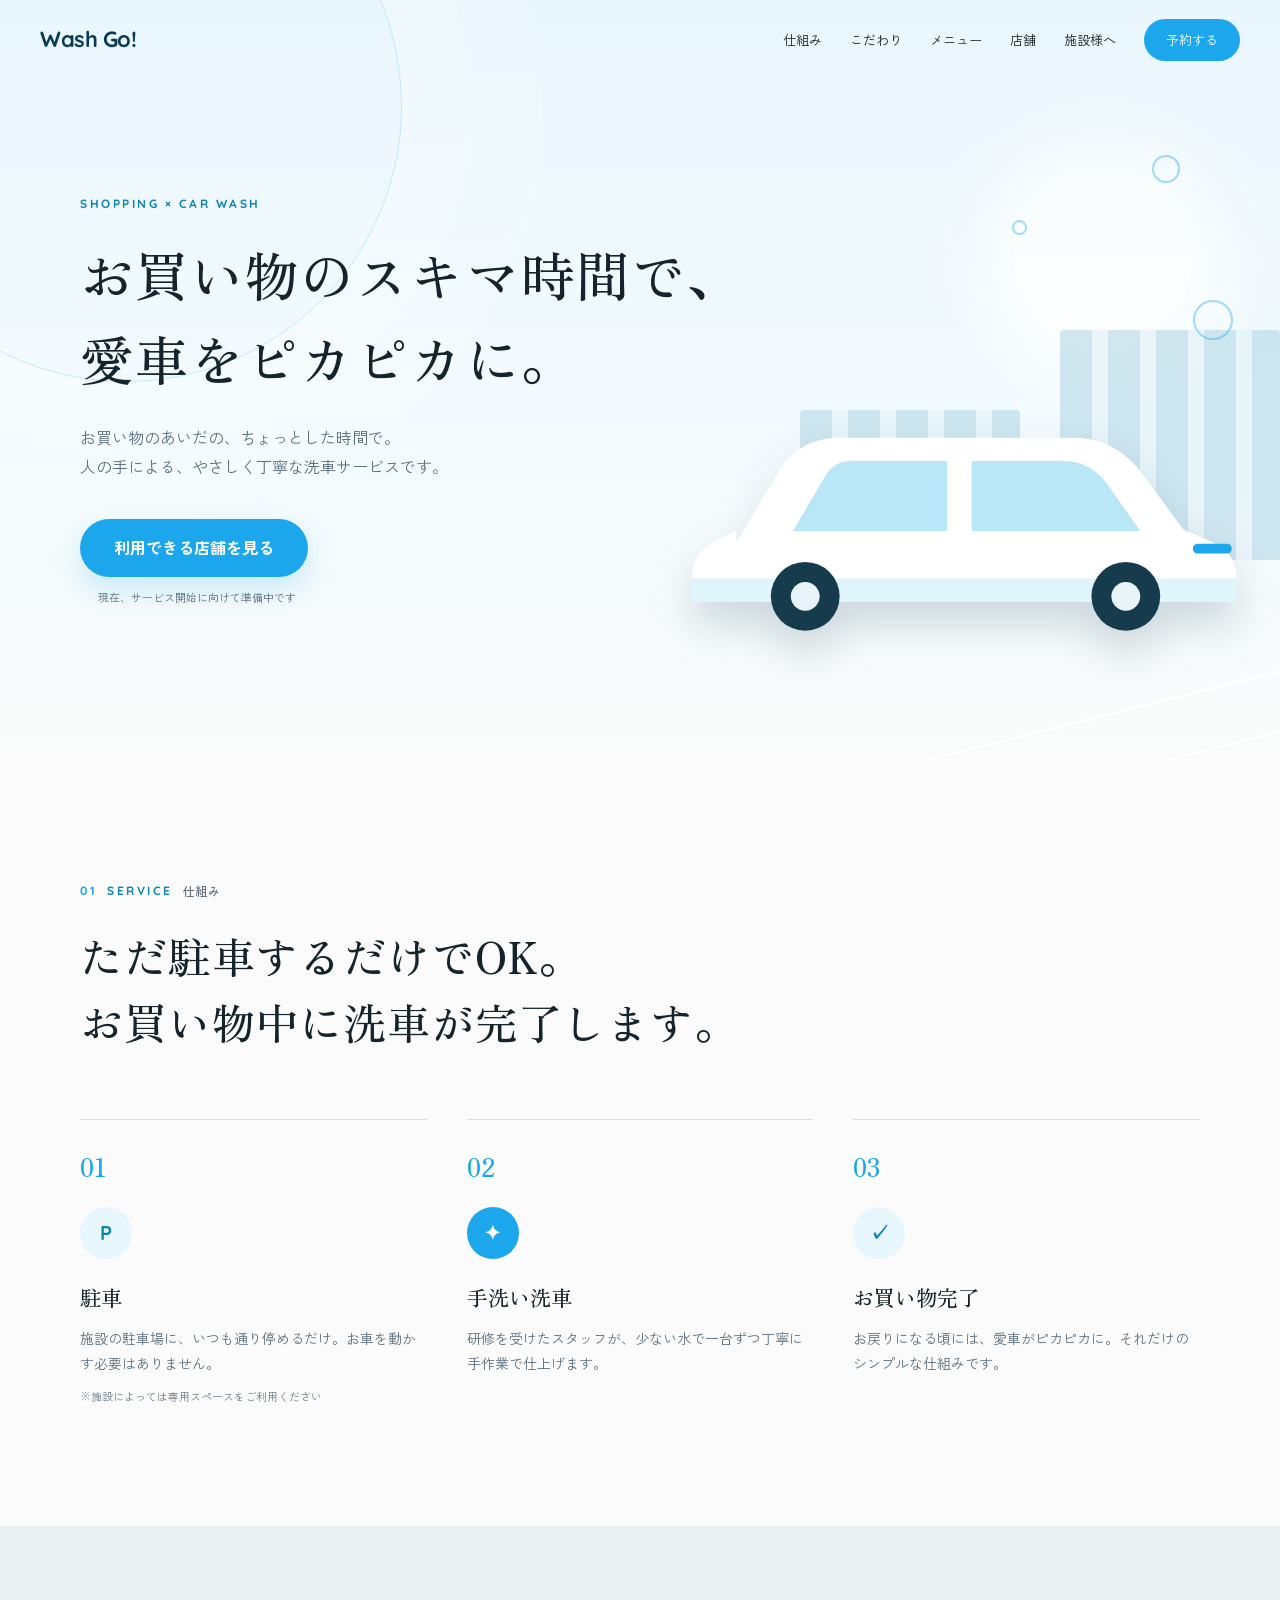
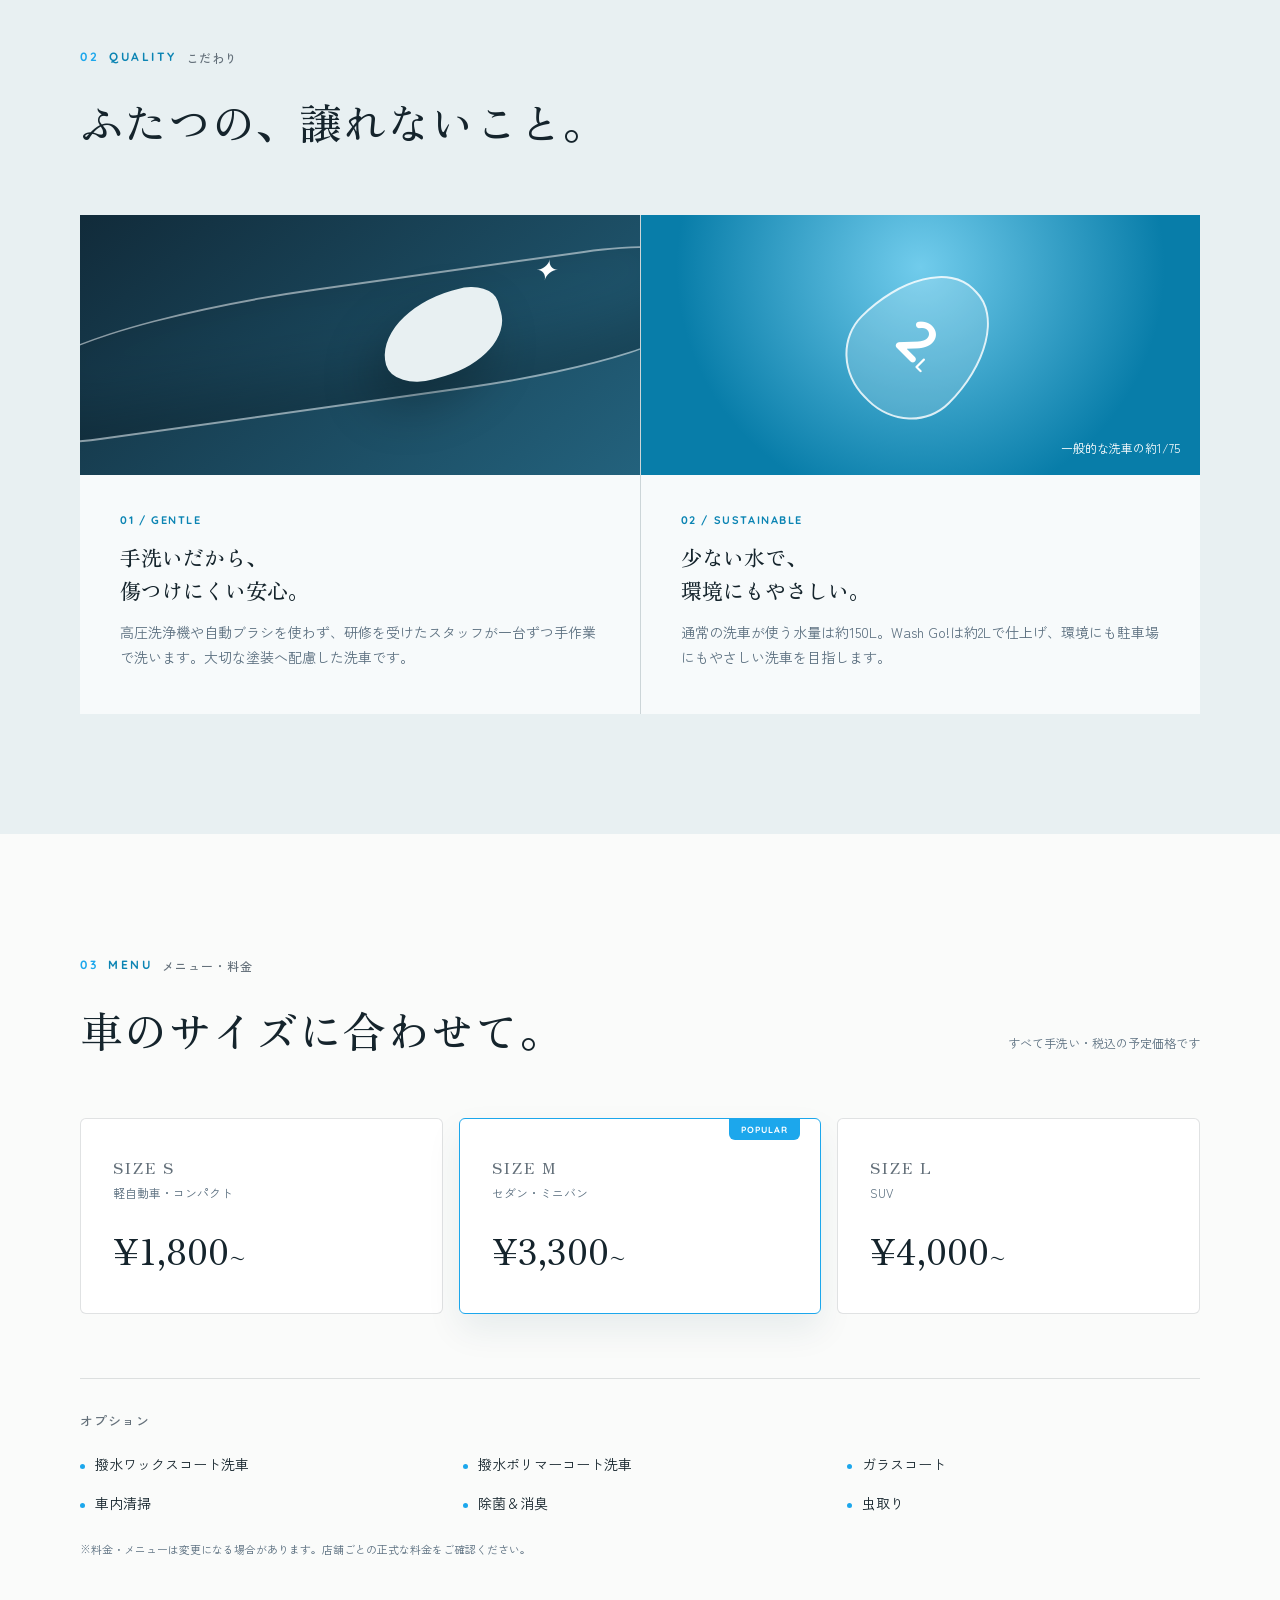
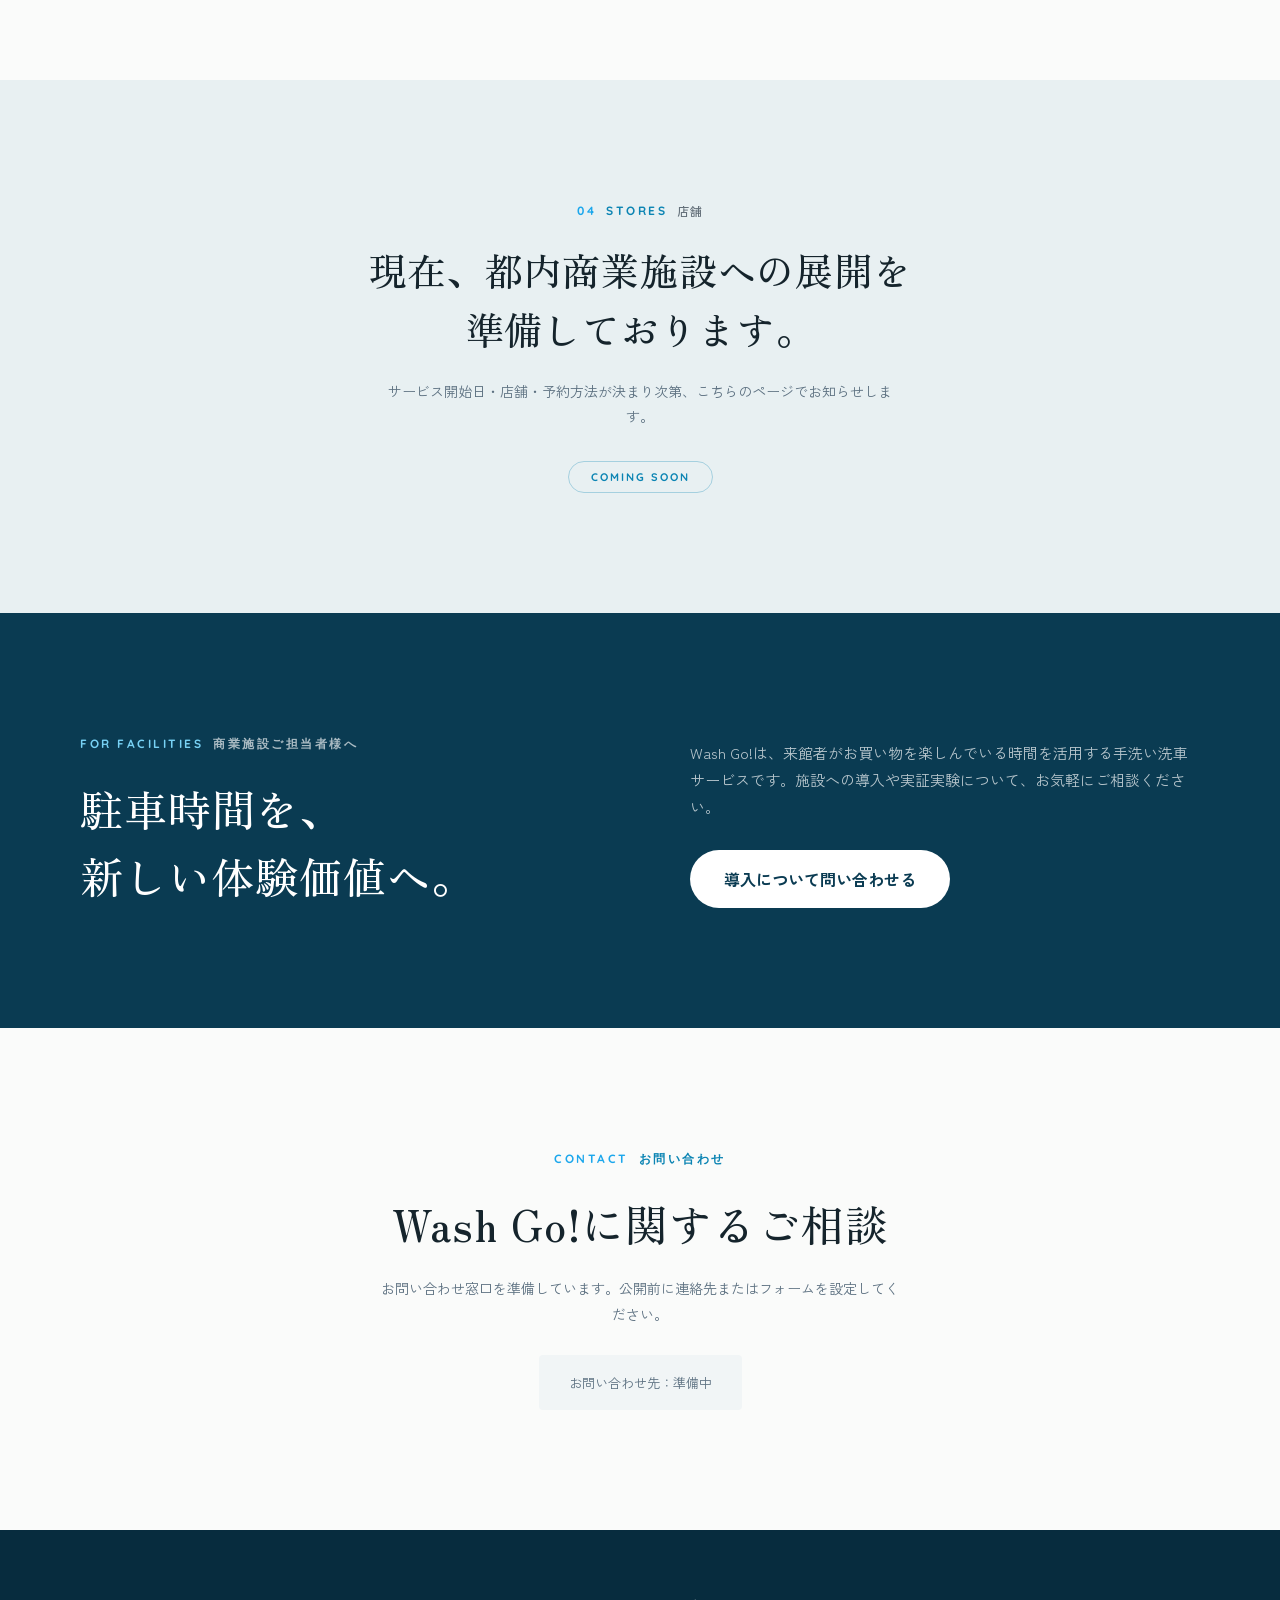
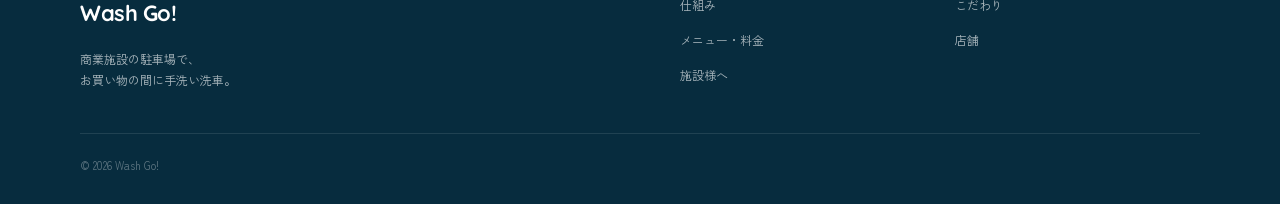
==== index.html @ 14ecd4f6 "Wash Go! LPの公開用ファイルを追加する。 静的サイトとしてNetlifyへ載せられるよう、HTML/CSS/JSと公開手順を整える。  Co-authored-by: Cursor <cur" ====
<!doctype html>
<html lang="ja">
  <head>
    <meta charset="UTF-8">
    <meta name="viewport" content="width=device-width, initial-scale=1">
    <meta name="description" content="商業施設の駐車場で、お買い物の間に愛車をきれいに。少ない水で一台ずつ丁寧に仕上げる手洗い洗車サービス「Wash Go!」。">
    <meta name="theme-color" content="#0a3b52">
    <meta property="og:type" content="website">
    <meta property="og:title" content="Wash Go!｜お買い物の間に手洗い洗車">
    <meta property="og:description" content="お買い物のスキマ時間で、愛車をピカピカに。">
    <meta property="og:locale" content="ja_JP">
    <title>Wash Go!｜お買い物の間に手洗い洗車</title>
    <link rel="preconnect" href="https://fonts.googleapis.com">
    <link rel="preconnect" href="https://fonts.gstatic.com" crossorigin>
    <link href="https://fonts.googleapis.com/css2?family=Quicksand:wght@600;700&family=Zen+Kaku+Gothic+New:wght@400;500;700&family=Zen+Old+Mincho:wght@500;600&display=swap" rel="stylesheet">
    <link rel="stylesheet" href="./styles.css">
    <script src="./script.js" defer></script>
  </head>
  <body>
    <a class="skip-link" href="#main">本文へ移動</a>

    <header class="site-header" data-header>
      <div class="header-inner">
        <a class="logo" href="#top" aria-label="Wash Go! トップへ">Wash Go!</a>
        <button class="menu-button" type="button" aria-label="メニューを開く" aria-expanded="false" aria-controls="global-nav" data-menu-button>
          <span></span><span></span><span></span>
        </button>
        <nav class="global-nav" id="global-nav" aria-label="メインナビゲーション" data-nav>
          <a href="#service">仕組み</a>
          <a href="#quality">こだわり</a>
          <a href="#menu">メニュー</a>
          <a href="#stores">店舗</a>
          <a href="#facility">施設様へ</a>
          <a class="nav-cta" href="#stores">予約する</a>
        </nav>
      </div>
    </header>

    <main id="main">
      <section class="hero" id="top">
        <div class="hero-art" aria-hidden="true">
          <div class="sun"></div>
          <div class="building building-a"></div>
          <div class="building building-b"></div>
          <div class="parking-line line-a"></div>
          <div class="parking-line line-b"></div>
          <svg class="hero-car" viewBox="0 0 540 230" role="presentation">
            <path d="M68 137 107 72c11-18 29-28 50-29h213c28 0 48 11 65 34l36 49 28 12c13 6 20 18 20 32v21H28v-22c0-17 10-29 25-35l15-7Z" fill="#fff"/>
            <path d="M119 127 149 76c5-8 13-12 23-12h86v63H119Zm161 0V64h82c16 0 29 6 39 19l31 44H280Z" fill="#b9e7f8"/>
            <path d="M28 170h491v21H28z" fill="#dff4fb"/>
            <circle cx="130" cy="186" r="31" fill="#153b4c"/>
            <circle cx="130" cy="186" r="13" fill="#e8f4f8"/>
            <circle cx="419" cy="186" r="31" fill="#153b4c"/>
            <circle cx="419" cy="186" r="13" fill="#e8f4f8"/>
            <path d="M484 143h26" stroke="#1ca7ec" stroke-width="9" stroke-linecap="round"/>
          </svg>
          <span class="bubble bubble-a"></span>
          <span class="bubble bubble-b"></span>
          <span class="bubble bubble-c"></span>
        </div>
        <div class="container hero-content">
          <p class="eyebrow">SHOPPING × CAR WASH</p>
          <h1>お買い物のスキマ時間で、<br>愛車をピカピカに。</h1>
          <p class="hero-copy">お買い物のあいだの、ちょっとした時間で。<br class="desktop-only">人の手による、やさしく丁寧な洗車サービスです。</p>
          <a class="button button-primary" href="#stores">利用できる店舗を見る</a>
          <p class="hero-note">現在、サービス開始に向けて準備中です</p>
        </div>
      </section>

      <section class="section" id="service">
        <div class="container">
          <div class="section-label"><span>01</span> SERVICE <small>仕組み</small></div>
          <h2>ただ駐車するだけでOK。<br>お買い物中に洗車が完了します。</h2>
          <div class="steps">
            <article class="step reveal">
              <span class="step-number">01</span>
              <div class="step-icon" aria-hidden="true">P</div>
              <h3>駐車</h3>
              <p>施設の駐車場に、いつも通り停めるだけ。お車を動かす必要はありません。</p>
              <small>※施設によっては専用スペースをご利用ください</small>
            </article>
            <article class="step reveal">
              <span class="step-number">02</span>
              <div class="step-icon wash-icon" aria-hidden="true">✦</div>
              <h3>手洗い洗車</h3>
              <p>研修を受けたスタッフが、少ない水で一台ずつ丁寧に手作業で仕上げます。</p>
            </article>
            <article class="step reveal">
              <span class="step-number">03</span>
              <div class="step-icon" aria-hidden="true">✓</div>
              <h3>お買い物完了</h3>
              <p>お戻りになる頃には、愛車がピカピカに。それだけのシンプルな仕組みです。</p>
            </article>
          </div>
        </div>
      </section>

      <section class="section section-tint" id="quality">
        <div class="container">
          <div class="section-label"><span>02</span> QUALITY <small>こだわり</small></div>
          <h2>ふたつの、譲れないこと。</h2>
          <div class="quality-grid">
            <article class="quality-card reveal">
              <div class="quality-visual hand-visual" aria-hidden="true">
                <span class="car-panel"></span><span class="cloth"></span><i>✦</i>
              </div>
              <div class="quality-content">
                <p class="card-index">01 / GENTLE</p>
                <h3>手洗いだから、<br>傷つけにくい安心。</h3>
                <p>高圧洗浄機や自動ブラシを使わず、研修を受けたスタッフが一台ずつ手作業で洗います。大切な塗装へ配慮した洗車です。</p>
              </div>
            </article>
            <article class="quality-card reveal">
              <div class="quality-visual water-visual" aria-hidden="true">
                <span class="drop">2<small>L</small></span>
                <span class="water-caption">一般的な洗車の約1/75</span>
              </div>
              <div class="quality-content">
                <p class="card-index">02 / SUSTAINABLE</p>
                <h3>少ない水で、<br>環境にもやさしい。</h3>
                <p>通常の洗車が使う水量は約150L。Wash Go!は約2Lで仕上げ、環境にも駐車場にもやさしい洗車を目指します。</p>
              </div>
            </article>
          </div>
        </div>
      </section>

      <section class="section" id="menu">
        <div class="container">
          <div class="section-label"><span>03</span> MENU <small>メニュー・料金</small></div>
          <div class="section-heading-row">
            <h2>車のサイズに合わせて。</h2>
            <p>すべて手洗い・税込の予定価格です</p>
          </div>
          <div class="price-grid">
            <article class="price-card reveal">
              <p>SIZE S</p><span>軽自動車・コンパクト</span><strong>¥1,800<small>〜</small></strong>
            </article>
            <article class="price-card featured reveal">
              <em>POPULAR</em><p>SIZE M</p><span>セダン・ミニバン</span><strong>¥3,300<small>〜</small></strong>
            </article>
            <article class="price-card reveal">
              <p>SIZE L</p><span>SUV</span><strong>¥4,000<small>〜</small></strong>
            </article>
          </div>
          <div class="options">
            <h3>オプション</h3>
            <ul>
              <li>撥水ワックスコート洗車</li>
              <li>撥水ポリマーコート洗車</li>
              <li>ガラスコート</li>
              <li>車内清掃</li>
              <li>除菌＆消臭</li>
              <li>虫取り</li>
            </ul>
            <p>※料金・メニューは変更になる場合があります。店舗ごとの正式な料金をご確認ください。</p>
          </div>
        </div>
      </section>

      <section class="section stores" id="stores">
        <div class="container narrow">
          <div class="section-label centered"><span>04</span> STORES <small>店舗</small></div>
          <h2>現在、都内商業施設への展開を<br>準備しております。</h2>
          <p>サービス開始日・店舗・予約方法が決まり次第、こちらのページでお知らせします。</p>
          <span class="status-pill">COMING SOON</span>
        </div>
      </section>

      <section class="section facility" id="facility">
        <div class="container facility-grid">
          <div>
            <div class="section-label light"><span>FOR FACILITIES</span> 商業施設ご担当者様へ</div>
            <h2>駐車時間を、<br>新しい体験価値へ。</h2>
          </div>
          <div class="facility-copy">
            <p>Wash Go!は、来館者がお買い物を楽しんでいる時間を活用する手洗い洗車サービスです。施設への導入や実証実験について、お気軽にご相談ください。</p>
            <a class="button button-light" href="#contact">導入について問い合わせる</a>
          </div>
        </div>
      </section>

      <section class="section contact" id="contact">
        <div class="container narrow">
          <div class="section-label centered"><span>CONTACT</span> お問い合わせ</div>
          <h2>Wash Go!に関するご相談</h2>
          <p>お問い合わせ窓口を準備しています。公開前に連絡先またはフォームを設定してください。</p>
          <span class="contact-placeholder">お問い合わせ先：準備中</span>
        </div>
      </section>
    </main>

    <footer class="site-footer">
      <div class="container footer-grid">
        <div>
          <a class="logo footer-logo" href="#top">Wash Go!</a>
          <p>商業施設の駐車場で、<br>お買い物の間に手洗い洗車。</p>
        </div>
        <nav aria-label="フッターナビゲーション">
          <a href="#service">仕組み</a>
          <a href="#quality">こだわり</a>
          <a href="#menu">メニュー・料金</a>
          <a href="#stores">店舗</a>
          <a href="#facility">施設様へ</a>
        </nav>
      </div>
      <div class="container copyright">© 2026 Wash Go!</div>
    </footer>
  </body>
</html>
---- styles.css ----
:root {
  --ink: #15242c;
  --muted: #5c7080;
  --blue: #1ca7ec;
  --blue-dark: #0b84b3;
  --navy: #0a3b52;
  --paper: #fafbfa;
  --tint: #e8f0f2;
  --line: rgba(21, 36, 44, 0.13);
  --serif: "Zen Old Mincho", serif;
  --sans: "Zen Kaku Gothic New", sans-serif;
  --latin: "Quicksand", sans-serif;
}

* { box-sizing: border-box; }
html { scroll-behavior: smooth; }
body {
  margin: 0;
  color: var(--ink);
  background: var(--paper);
  font-family: var(--sans);
  line-height: 1.8;
  -webkit-font-smoothing: antialiased;
}
img, svg { display: block; max-width: 100%; }
a { color: inherit; }
button { font: inherit; }
.skip-link {
  position: fixed;
  top: 8px;
  left: 8px;
  z-index: 999;
  padding: 8px 16px;
  transform: translateY(-140%);
  color: #fff;
  background: var(--navy);
}
.skip-link:focus { transform: none; }
.container { width: min(1120px, calc(100% - 48px)); margin-inline: auto; }
.narrow { max-width: 760px; text-align: center; }

.site-header {
  position: fixed;
  inset: 0 0 auto;
  z-index: 100;
  height: 80px;
  transition: background .25s, box-shadow .25s;
}
.site-header.is-scrolled {
  background: rgba(250, 251, 250, .93);
  box-shadow: 0 1px 18px rgba(10, 59, 82, .08);
  backdrop-filter: blur(12px);
}
.header-inner {
  width: min(1200px, calc(100% - 48px));
  height: 100%;
  margin: auto;
  display: flex;
  align-items: center;
  justify-content: space-between;
}
.logo {
  color: var(--navy);
  font-family: var(--latin);
  font-size: 22px;
  font-weight: 700;
  text-decoration: none;
  letter-spacing: -.5px;
}
.global-nav { display: flex; align-items: center; gap: 28px; }
.global-nav a {
  font-size: 13px;
  text-decoration: none;
  transition: color .2s;
}
.global-nav a:hover { color: var(--blue-dark); }
.global-nav .nav-cta {
  padding: 9px 22px;
  color: #fff;
  background: var(--blue);
  border-radius: 999px;
}
.global-nav .nav-cta:hover { color: #fff; background: var(--blue-dark); }
.menu-button { display: none; }

.hero {
  position: relative;
  min-height: 760px;
  padding: 160px 0 120px;
  display: grid;
  align-items: center;
  overflow: hidden;
  background: linear-gradient(180deg, #eaf6fd 0%, #f4fbfe 62%, var(--paper) 100%);
}
.hero::before {
  content: "";
  position: absolute;
  width: 550px;
  height: 550px;
  top: -170px;
  left: -150px;
  border: 1px solid rgba(28, 167, 236, .2);
  border-radius: 50%;
  box-shadow: 0 0 0 70px rgba(255,255,255,.12), 0 0 0 140px rgba(255,255,255,.1);
}
.hero-content { position: relative; z-index: 2; }
.eyebrow, .section-label {
  color: var(--blue-dark);
  font-family: var(--latin);
  font-size: 12px;
  font-weight: 700;
  letter-spacing: 2.5px;
}
.eyebrow { margin: 0 0 18px; }
.hero h1, .section h2 {
  font-family: var(--serif);
  font-weight: 500;
  line-height: 1.55;
  letter-spacing: .02em;
}
.hero h1 { margin: 0; font-size: clamp(38px, 4.2vw, 62px); }
.hero-copy { margin: 24px 0 38px; color: var(--muted); font-size: 16px; }
.button {
  display: inline-flex;
  min-height: 58px;
  padding: 13px 34px;
  align-items: center;
  justify-content: center;
  border-radius: 999px;
  font-weight: 700;
  text-decoration: none;
  transition: transform .2s, background .2s;
}
.button:hover { transform: translateY(-2px); }
.button-primary { color: #fff; background: var(--blue); box-shadow: 0 12px 30px rgba(28,167,236,.22); }
.button-primary:hover { background: var(--blue-dark); }
.hero-note { margin: 11px 0 0 18px; color: var(--muted); font-size: 11px; }
.hero-art { position: absolute; inset: 0 0 0 48%; }
.sun {
  position: absolute;
  top: 170px;
  right: 13%;
  width: 180px;
  height: 180px;
  border-radius: 50%;
  background: rgba(255,255,255,.72);
  box-shadow: 0 0 70px 45px rgba(255,255,255,.6);
}
.building {
  position: absolute;
  bottom: 200px;
  width: 220px;
  border-radius: 4px 4px 0 0;
  opacity: .45;
  background: repeating-linear-gradient(90deg, #9dcbdc 0 32px, #d8edf5 32px 48px);
}
.building-a { height: 230px; right: 0; }
.building-b { height: 150px; right: 260px; }
.parking-line {
  position: absolute;
  right: -5%;
  bottom: 95px;
  width: 80%;
  height: 3px;
  background: rgba(255,255,255,.9);
  transform: rotate(-14deg);
  transform-origin: right;
}
.line-b { bottom: 35px; width: 58%; }
.hero-car { position: absolute; right: 3%; bottom: 115px; width: min(620px, 90%); filter: drop-shadow(0 22px 20px rgba(10,59,82,.18)); }
.bubble { position: absolute; border: 2px solid rgba(28,167,236,.4); border-radius: 50%; }
.bubble-a { width: 28px; height: 28px; right: 15%; top: 155px; }
.bubble-b { width: 15px; height: 15px; right: 38%; top: 220px; }
.bubble-c { width: 40px; height: 40px; right: 7%; top: 300px; }

.section { padding: 120px 0; scroll-margin-top: 78px; }
.section-tint { background: var(--tint); }
.section-label { display: flex; align-items: center; gap: 10px; }
.section-label span { color: var(--blue); }
.section-label small { color: #64707a; font: 500 12px var(--sans); letter-spacing: .08em; }
.section-label.centered { justify-content: center; }
.section h2 { margin: 20px 0 0; font-size: clamp(30px, 3.5vw, 43px); }
.steps {
  margin-top: 64px;
  display: grid;
  grid-template-columns: repeat(3, 1fr);
  gap: 40px;
}
.step { position: relative; padding-top: 28px; border-top: 1px solid var(--line); }
.step-number { color: var(--blue); font: 600 25px var(--serif); }
.step-icon {
  width: 52px;
  height: 52px;
  margin: 22px 0;
  display: grid;
  place-items: center;
  color: var(--blue-dark);
  background: #e8f7fd;
  border-radius: 50%;
  font: 700 20px var(--latin);
}
.wash-icon { color: #fff; background: var(--blue); }
.step h3, .quality-card h3 { margin: 0 0 12px; font: 500 21px/1.6 var(--serif); }
.step p, .quality-card p { margin: 0; color: var(--muted); font-size: 14px; }
.step small { display: block; margin-top: 10px; color: #71828d; font-size: 11px; }

.quality-grid { margin-top: 60px; display: grid; grid-template-columns: repeat(2, 1fr); gap: 1px; background: var(--line); }
.quality-card { background: #f7fafb; }
.quality-visual { position: relative; height: 260px; overflow: hidden; }
.hand-visual { background: linear-gradient(140deg, #112b3a, #23627d); }
.car-panel {
  position: absolute;
  width: 120%;
  height: 120px;
  top: 68px;
  left: -10%;
  border: 2px solid rgba(255,255,255,.5);
  border-radius: 45% 15% 35% 10%;
  transform: rotate(-8deg);
  box-shadow: inset 0 -30px 60px rgba(0,0,0,.25);
}
.cloth {
  position: absolute;
  width: 125px;
  height: 80px;
  right: 24%;
  top: 80px;
  background: #e8f0f2;
  border-radius: 70% 30% 60% 35%;
  transform: rotate(-16deg);
  box-shadow: -20px 20px 50px rgba(0,0,0,.25);
}
.hand-visual i { position: absolute; top: 28px; right: 15%; color: #fff; font-size: 28px; }
.water-visual {
  display: grid;
  place-items: center;
  background: radial-gradient(circle at 50% 20%, #71ccec, #087da9 70%);
}
.drop {
  width: 125px;
  height: 155px;
  padding-top: 45px;
  color: #fff;
  background: rgba(255,255,255,.16);
  border: 2px solid rgba(255,255,255,.8);
  border-radius: 60% 60% 60% 60% / 80% 80% 45% 45%;
  text-align: center;
  font: 700 57px/1 var(--latin);
  transform: rotate(45deg);
}
.drop::first-line { transform: rotate(-45deg); }
.drop small { font-size: 18px; }
.drop, .drop small { writing-mode: horizontal-tb; }
.water-caption { position: absolute; right: 20px; bottom: 16px; color: #fff; font-size: 12px; }
.quality-content { padding: 38px 40px 44px; }
.quality-content .card-index { margin-bottom: 14px; color: var(--blue-dark); font: 700 11px var(--latin); letter-spacing: 1.6px; }

.section-heading-row { display: flex; align-items: flex-end; justify-content: space-between; gap: 30px; }
.section-heading-row p { margin: 0 0 9px; color: var(--muted); font-size: 12px; }
.price-grid { margin-top: 56px; display: grid; grid-template-columns: repeat(3, 1fr); gap: 16px; }
.price-card { position: relative; padding: 38px 32px; background: #fff; border: 1px solid var(--line); border-radius: 6px; }
.price-card.featured { border-color: var(--blue); box-shadow: 0 16px 35px rgba(10,59,82,.08); }
.price-card em {
  position: absolute;
  top: 0;
  right: 20px;
  padding: 5px 12px;
  color: #fff;
  background: var(--blue);
  border-radius: 0 0 6px 6px;
  font: normal 700 9px var(--latin);
  letter-spacing: 1px;
}
.price-card p { margin: 0; color: #64707a; font: 600 15px var(--serif); letter-spacing: 2px; }
.price-card span { display: block; margin-top: 4px; color: var(--muted); font-size: 12px; }
.price-card strong { display: block; margin-top: 20px; font: 500 35px var(--serif); }
.price-card strong small { font-size: 17px; }
.options { margin-top: 64px; padding-top: 30px; border-top: 1px solid var(--line); }
.options h3 { margin: 0 0 20px; color: #64707a; font-size: 13px; font-weight: 500; letter-spacing: 1px; }
.options ul { margin: 0; padding: 0; display: grid; grid-template-columns: repeat(3, 1fr); gap: 13px 30px; list-style: none; }
.options li { position: relative; padding-left: 15px; font-size: 14px; }
.options li::before { content: ""; position: absolute; top: .85em; left: 0; width: 5px; height: 5px; background: var(--blue); border-radius: 50%; }
.options > p { margin: 24px 0 0; color: var(--muted); font-size: 11px; }

.stores { background: #e8f0f2; text-align: center; }
.stores h2 { font-size: clamp(28px, 3vw, 38px); }
.stores p, .contact p { margin: 20px auto 0; max-width: 520px; color: var(--muted); font-size: 14px; }
.status-pill { display: inline-block; margin-top: 32px; padding: 8px 22px; color: var(--blue-dark); border: 1px solid rgba(11,132,179,.3); border-radius: 999px; font: 700 11px var(--latin); letter-spacing: 2px; }
.facility { color: #fff; background: var(--navy); }
.facility-grid { display: grid; grid-template-columns: 1fr 1fr; gap: 100px; align-items: end; }
.section-label.light { color: rgba(255,255,255,.65); }
.section-label.light span { color: #78d2f5; }
.facility h2 { color: #fff; }
.facility-copy p { margin: 0 0 30px; color: rgba(255,255,255,.7); font-size: 15px; }
.button-light { color: var(--navy); background: #fff; }
.contact { text-align: center; }
.contact-placeholder { display: inline-block; margin-top: 28px; padding: 16px 30px; color: var(--muted); background: #f1f5f6; border-radius: 4px; font-size: 13px; }

.site-footer { padding: 64px 0 28px; color: rgba(255,255,255,.65); background: #072c3e; }
.footer-grid { display: grid; grid-template-columns: 1fr 1fr; gap: 80px; padding-bottom: 42px; border-bottom: 1px solid rgba(255,255,255,.1); }
.footer-logo { color: #fff; }
.footer-grid p { margin: 14px 0 0; font-size: 12px; }
.footer-grid nav { display: grid; grid-template-columns: repeat(2, 1fr); gap: 8px 30px; }
.footer-grid nav a { font-size: 12px; text-decoration: none; }
.copyright { padding-top: 22px; color: rgba(255,255,255,.35); font-size: 11px; }

.reveal { opacity: 0; transform: translateY(18px); transition: opacity .6s ease, transform .6s ease; }
.reveal.is-visible { opacity: 1; transform: none; }

@media (max-width: 860px) {
  .container { width: min(100% - 36px, 680px); }
  .site-header { height: 68px; }
  .header-inner { width: calc(100% - 36px); }
  .menu-button {
    position: relative;
    z-index: 2;
    width: 42px;
    height: 42px;
    padding: 10px;
    display: flex;
    flex-direction: column;
    justify-content: center;
    gap: 5px;
    border: 0;
    background: transparent;
  }
  .menu-button span { width: 22px; height: 1px; background: var(--ink); transition: transform .2s, opacity .2s; }
  .menu-button[aria-expanded="true"] span:nth-child(1) { transform: translateY(6px) rotate(45deg); }
  .menu-button[aria-expanded="true"] span:nth-child(2) { opacity: 0; }
  .menu-button[aria-expanded="true"] span:nth-child(3) { transform: translateY(-6px) rotate(-45deg); }
  .global-nav {
    position: fixed;
    inset: 0;
    padding: 100px 36px 40px;
    display: flex;
    flex-direction: column;
    align-items: stretch;
    gap: 0;
    visibility: hidden;
    opacity: 0;
    background: var(--paper);
    transition: opacity .2s, visibility .2s;
  }
  .global-nav.is-open { visibility: visible; opacity: 1; }
  .global-nav a { padding: 14px 0; border-bottom: 1px solid var(--line); font-size: 16px; }
  .global-nav .nav-cta { margin-top: 20px; padding: 12px 22px; text-align: center; border: 0; }
  body.menu-open { overflow: hidden; }
  .hero { min-height: 780px; padding: 120px 0 320px; text-align: center; }
  .hero-art { inset: auto 0 0; height: 350px; }
  .hero-content { align-self: start; }
  .hero h1 { font-size: clamp(33px, 8vw, 46px); }
  .hero-copy { font-size: 14px; }
  .hero-note { margin-left: 0; }
  .sun { top: 15px; right: 12%; width: 120px; height: 120px; }
  .building { bottom: 50px; transform: scale(.75); transform-origin: bottom right; }
  .building-a { right: -25px; }
  .building-b { right: 140px; }
  .hero-car { right: 5%; bottom: 30px; width: 90%; }
  .parking-line { bottom: 36px; }
  .bubble-a { top: 25px; }
  .bubble-b { top: 70px; }
  .bubble-c { top: 115px; }
  .section { padding: 86px 0; }
  .steps { grid-template-columns: 1fr; gap: 42px; }
  .quality-grid, .price-grid { grid-template-columns: 1fr; }
  .quality-visual { height: 220px; }
  .section-heading-row { display: block; }
  .section-heading-row p { margin-top: 12px; }
  .options ul { grid-template-columns: repeat(2, 1fr); }
  .facility-grid { grid-template-columns: 1fr; gap: 38px; }
}

@media (max-width: 520px) {
  .desktop-only { display: none; }
  .hero { min-height: 740px; padding-bottom: 290px; }
  .hero h1 { font-size: 31px; line-height: 1.65; }
  .hero-copy { max-width: 330px; margin-inline: auto; margin-bottom: 32px; }
  .section h2 { font-size: 28px; }
  .quality-content { padding: 30px 26px 36px; }
  .price-card { padding: 30px 25px; }
  .options ul { grid-template-columns: 1fr; }
  .footer-grid { grid-template-columns: 1fr; gap: 38px; }
}

@media (prefers-reduced-motion: reduce) {
  html { scroll-behavior: auto; }
  *, *::before, *::after { transition-duration: .01ms !important; animation-duration: .01ms !important; }
  .reveal { opacity: 1; transform: none; }
}
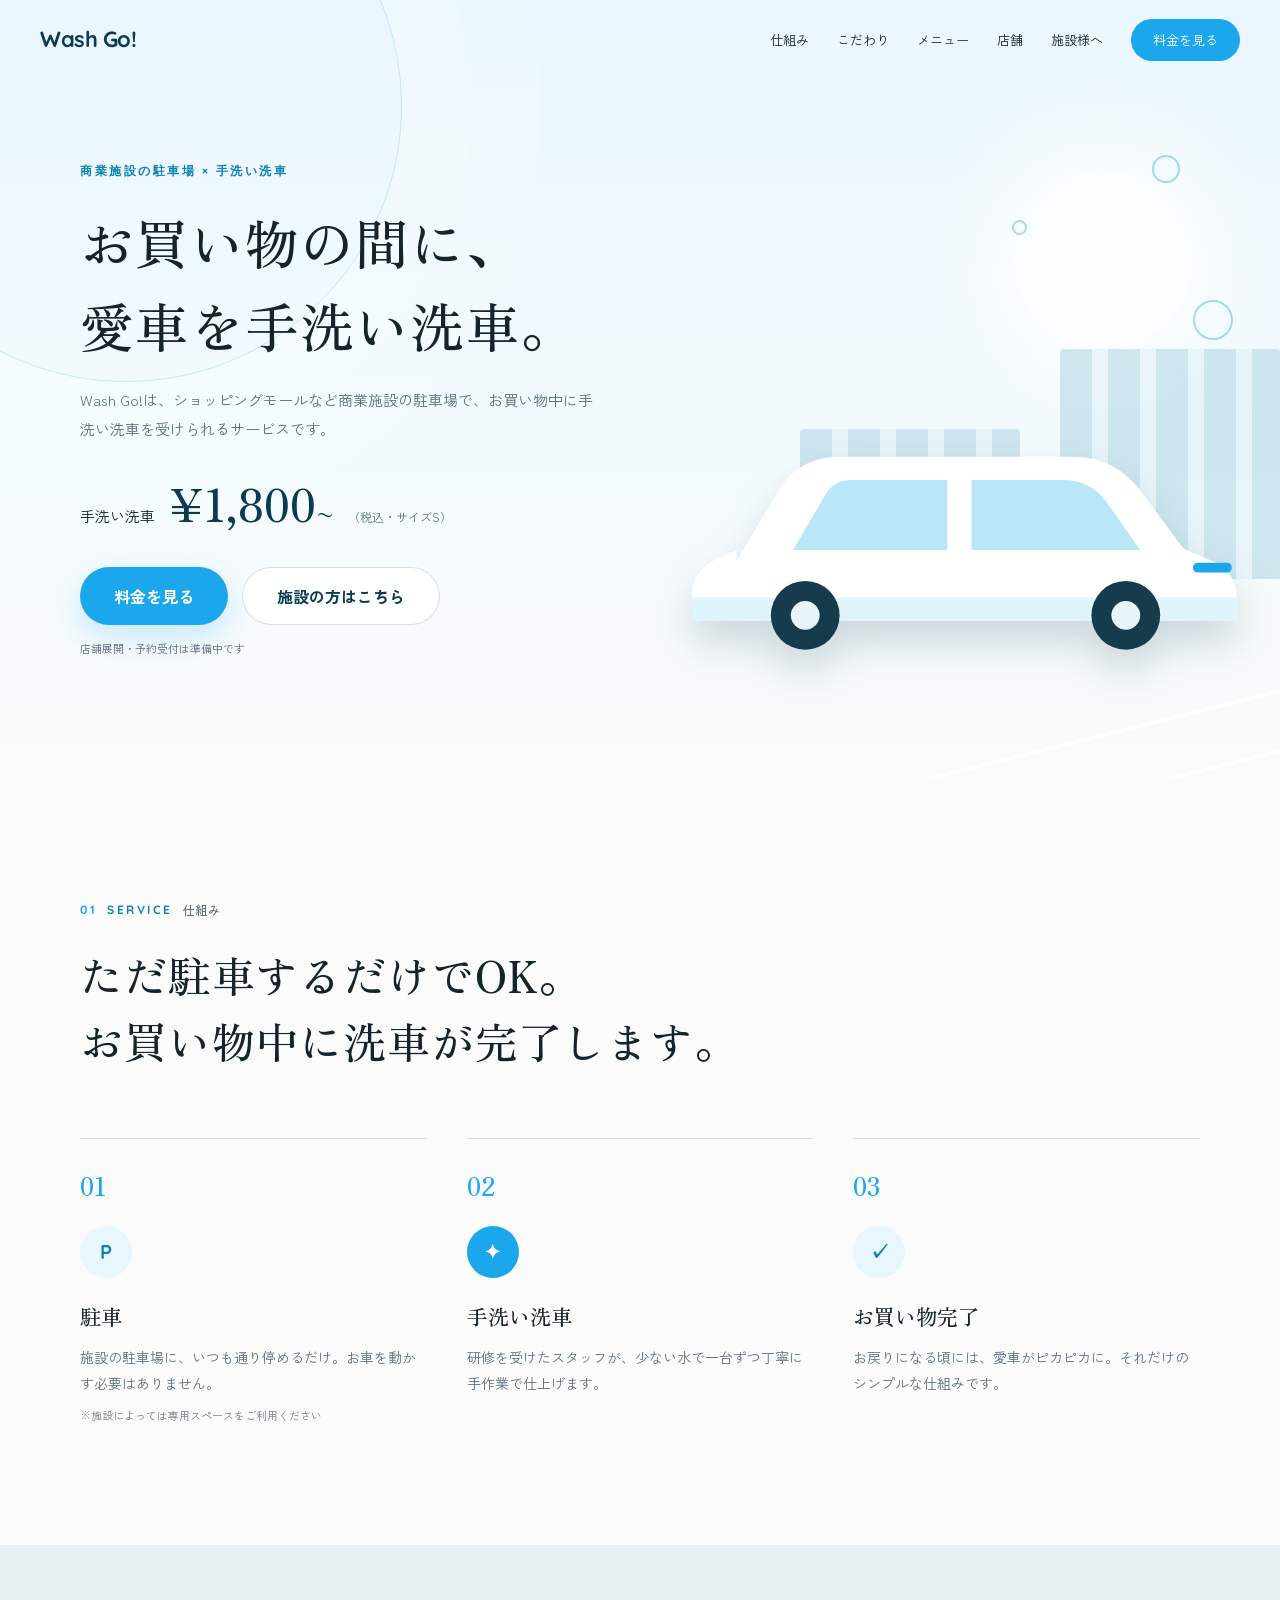
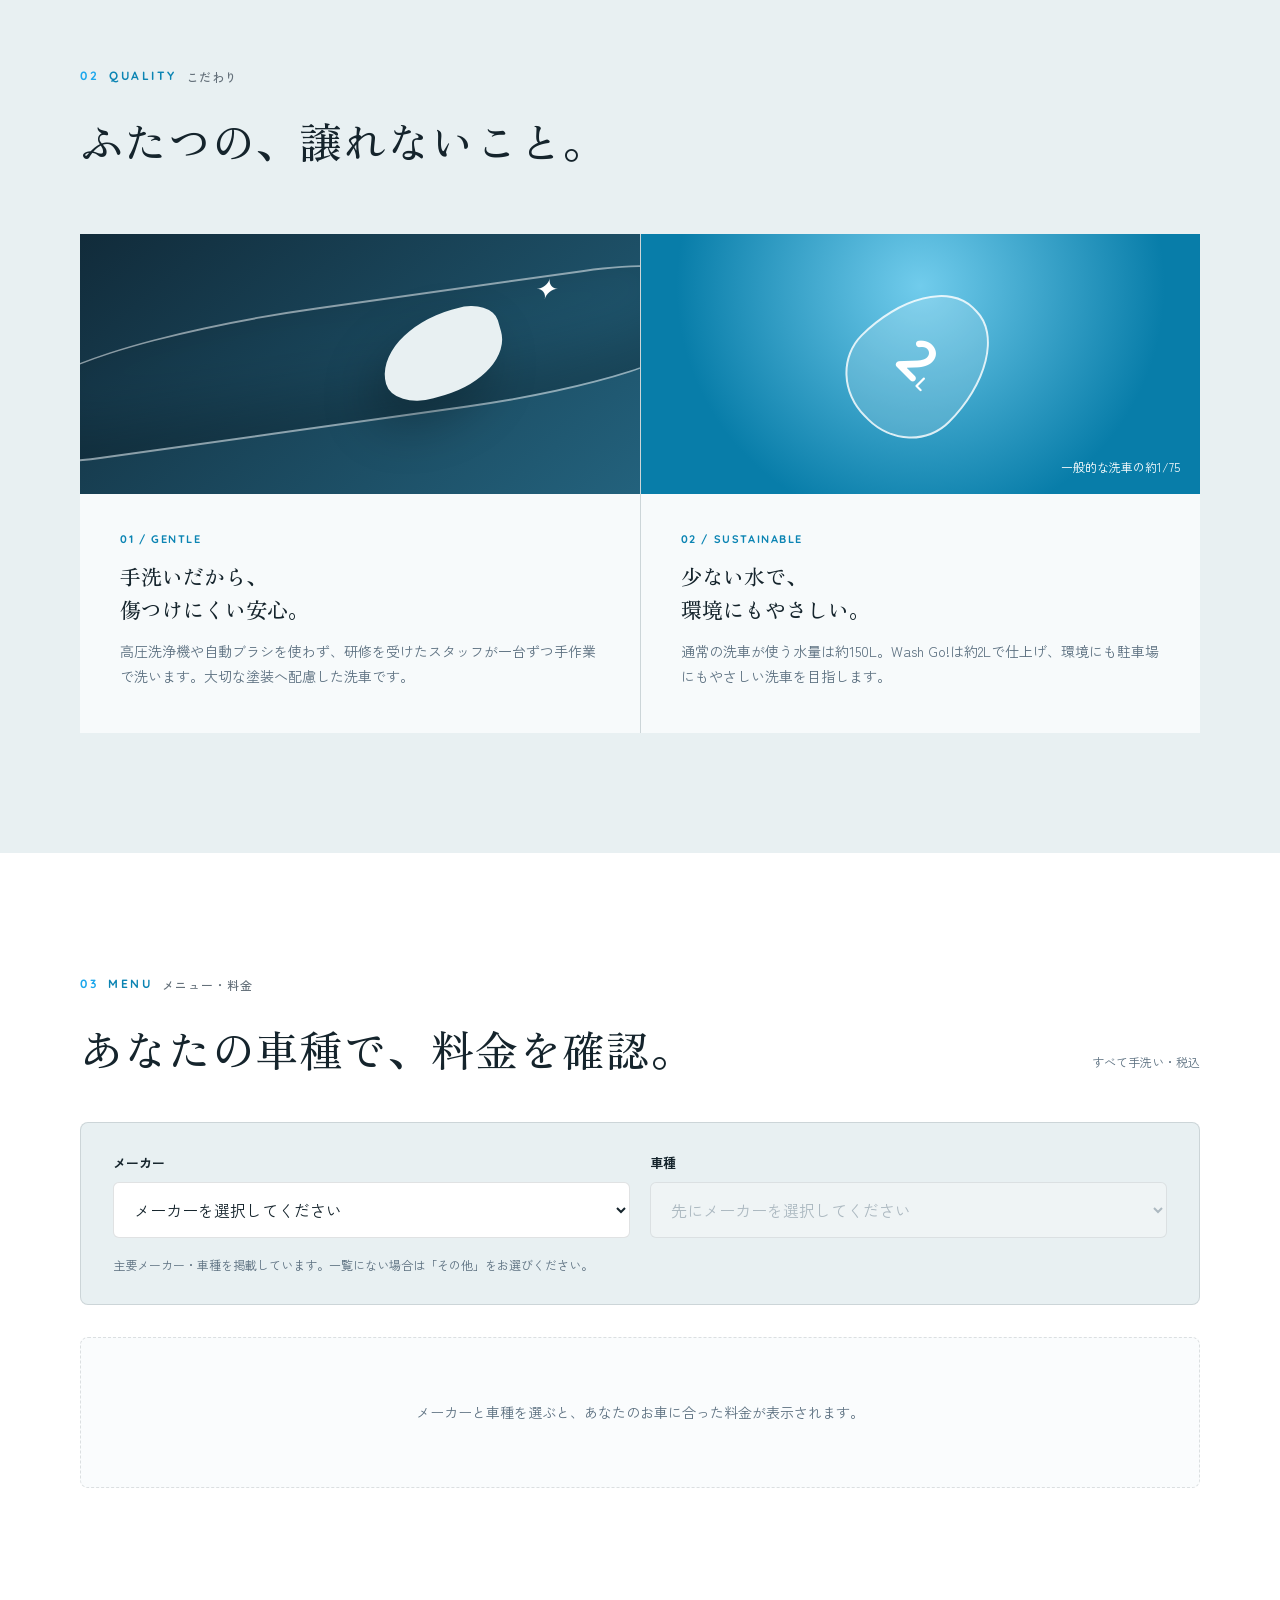
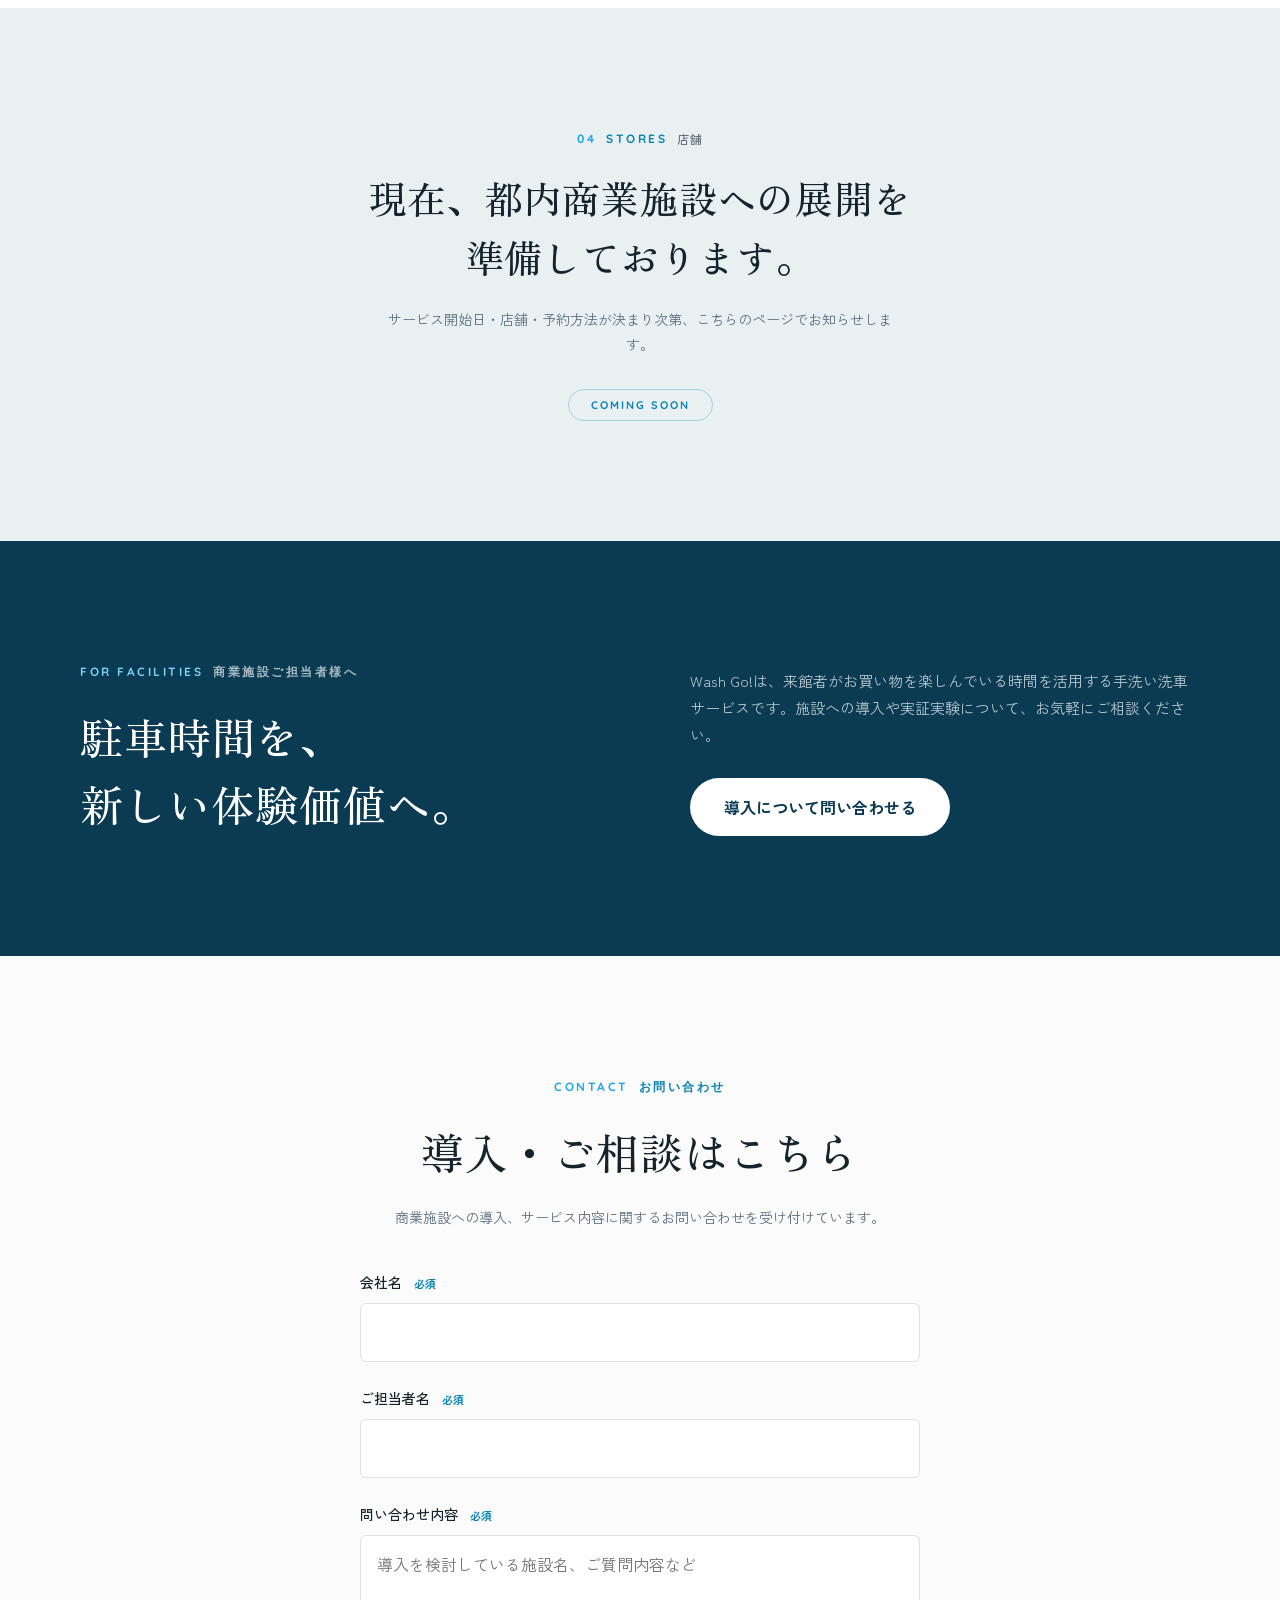
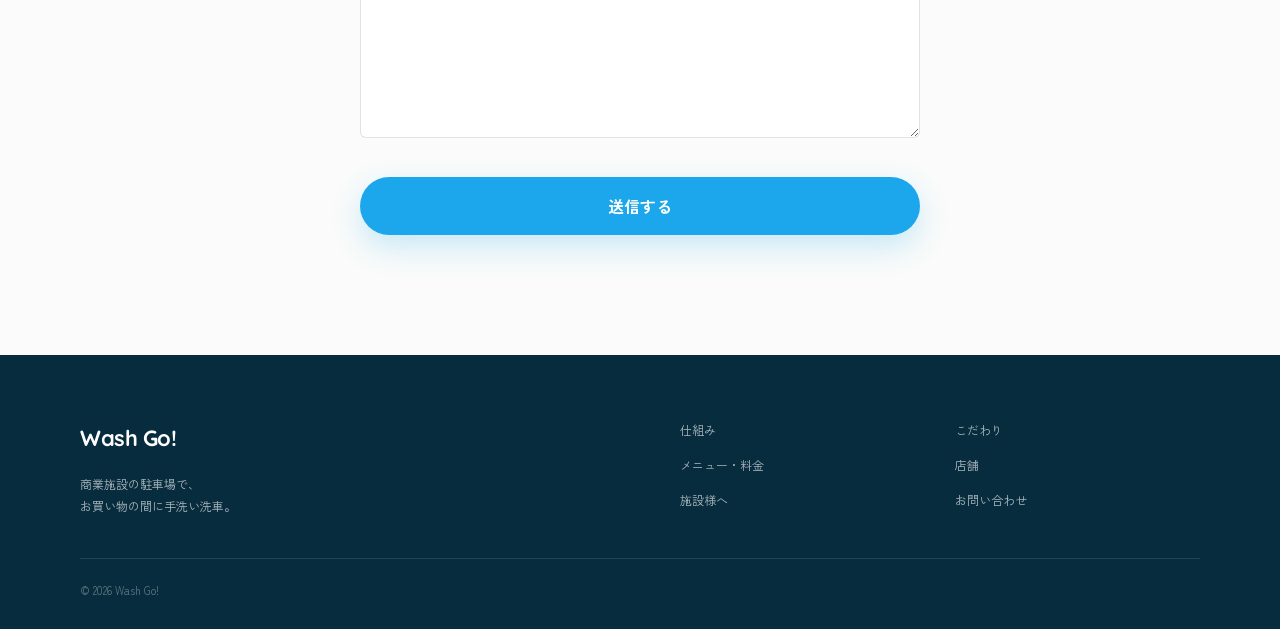
==== commit 58523c36: "ヒーローセクションと料金セクションの修正" ====
--- a/index.html
+++ b/index.html
@@ -14,6 +14,7 @@
     <link rel="preconnect" href="https://fonts.gstatic.com" crossorigin>
     <link href="https://fonts.googleapis.com/css2?family=Quicksand:wght@600;700&family=Zen+Kaku+Gothic+New:wght@400;500;700&family=Zen+Old+Mincho:wght@500;600&display=swap" rel="stylesheet">
     <link rel="stylesheet" href="./styles.css">
+    <script src="./cars.js"></script>
     <script src="./script.js" defer></script>
   </head>
   <body>
@@ -31,7 +32,7 @@
           <a href="#menu">メニュー</a>
           <a href="#stores">店舗</a>
           <a href="#facility">施設様へ</a>
-          <a class="nav-cta" href="#stores">予約する</a>
+          <a class="nav-cta" href="#menu">料金を見る</a>
         </nav>
       </div>
     </header>
@@ -59,11 +60,15 @@
           <span class="bubble bubble-c"></span>
         </div>
         <div class="container hero-content">
-          <p class="eyebrow">SHOPPING × CAR WASH</p>
-          <h1>お買い物のスキマ時間で、<br>愛車をピカピカに。</h1>
-          <p class="hero-copy">お買い物のあいだの、ちょっとした時間で。<br class="desktop-only">人の手による、やさしく丁寧な洗車サービスです。</p>
-          <a class="button button-primary" href="#stores">利用できる店舗を見る</a>
-          <p class="hero-note">現在、サービス開始に向けて準備中です</p>
+          <p class="eyebrow">商業施設の駐車場 × 手洗い洗車</p>
+          <h1>お買い物の間に、<br>愛車を手洗い洗車。</h1>
+          <p class="hero-lead">Wash Go!は、ショッピングモールなど商業施設の駐車場で、お買い物中に手洗い洗車を受けられるサービスです。</p>
+          <p class="hero-price">手洗い洗車 <strong>¥1,800<small>〜</small></strong><span>（税込・サイズS）</span></p>
+          <div class="hero-actions">
+            <a class="button button-primary" href="#menu">料金を見る</a>
+            <a class="button button-secondary" href="#facility">施設の方はこちら</a>
+          </div>
+          <p class="hero-note">店舗展開・予約受付は準備中です</p>
         </div>
       </section>
 
@@ -125,35 +130,72 @@
         </div>
       </section>
 
-      <section class="section" id="menu">
+      <section class="section menu-section" id="menu">
         <div class="container">
           <div class="section-label"><span>03</span> MENU <small>メニュー・料金</small></div>
-          <div class="section-heading-row">
-            <h2>車のサイズに合わせて。</h2>
-            <p>すべて手洗い・税込の予定価格です</p>
-          </div>
-          <div class="price-grid">
-            <article class="price-card reveal">
-              <p>SIZE S</p><span>軽自動車・コンパクト</span><strong>¥1,800<small>〜</small></strong>
-            </article>
-            <article class="price-card featured reveal">
-              <em>POPULAR</em><p>SIZE M</p><span>セダン・ミニバン</span><strong>¥3,300<small>〜</small></strong>
-            </article>
-            <article class="price-card reveal">
-              <p>SIZE L</p><span>SUV</span><strong>¥4,000<small>〜</small></strong>
-            </article>
-          </div>
-          <div class="options">
-            <h3>オプション</h3>
-            <ul>
-              <li>撥水ワックスコート洗車</li>
-              <li>撥水ポリマーコート洗車</li>
-              <li>ガラスコート</li>
-              <li>車内清掃</li>
-              <li>除菌＆消臭</li>
-              <li>虫取り</li>
-            </ul>
-            <p>※料金・メニューは変更になる場合があります。店舗ごとの正式な料金をご確認ください。</p>
+          <div class="section-heading-row menu-heading">
+            <h2>あなたの車種で、料金を確認。</h2>
+            <p>すべて手洗い・税込</p>
+          </div>
+
+          <div class="vehicle-picker reveal">
+            <div class="picker-row">
+              <div class="picker-field">
+                <label for="maker-select">メーカー</label>
+                <select id="maker-select">
+                  <option value="">メーカーを選択してください</option>
+                </select>
+              </div>
+              <div class="picker-field">
+                <label for="model-select">車種</label>
+                <select id="model-select" disabled>
+                  <option value="">先にメーカーを選択してください</option>
+                </select>
+              </div>
+            </div>
+            <p class="picker-hint" id="picker-hint">主要メーカー・車種を掲載しています。一覧にない場合は「その他」をお選びください。</p>
+          </div>
+
+          <div class="price-empty" id="price-empty">
+            <p>メーカーと車種を選ぶと、あなたのお車に合った料金が表示されます。</p>
+          </div>
+
+          <div class="price-result" id="price-result" hidden>
+            <div class="price-result-head">
+              <div>
+                <p class="selected-label">選択中のお車</p>
+                <p class="selected-vehicle" id="selected-vehicle"></p>
+              </div>
+              <div class="size-badge-wrap">
+                <span class="size-badge" id="size-badge"></span>
+                <span class="size-desc" id="size-desc"></span>
+              </div>
+            </div>
+
+            <h3 class="price-block-title">洗車メニュー</h3>
+            <div class="menu-cards" id="menu-cards"></div>
+
+            <h3 class="price-block-title">オプション</h3>
+            <div class="options-table-wrap">
+              <table class="options-table" id="options-table">
+                <thead>
+                  <tr>
+                    <th scope="col">サービス</th>
+                    <th scope="col">料金（税込）</th>
+                  </tr>
+                </thead>
+                <tbody id="options-body"></tbody>
+              </table>
+            </div>
+
+            <p class="price-note">※料金はサイズ区分に基づく目安です。店舗展開時に正式料金をご案内します。</p>
+
+            <div class="reserve-block">
+              <button class="button button-primary reserve-btn" type="button" disabled aria-disabled="true">
+                予約する
+              </button>
+              <span class="reserve-soon">COMING SOON — 店舗・予約機能を準備中</span>
+            </div>
           </div>
         </div>
       </section>
@@ -183,9 +225,34 @@
       <section class="section contact" id="contact">
         <div class="container narrow">
           <div class="section-label centered"><span>CONTACT</span> お問い合わせ</div>
-          <h2>Wash Go!に関するご相談</h2>
-          <p>お問い合わせ窓口を準備しています。公開前に連絡先またはフォームを設定してください。</p>
-          <span class="contact-placeholder">お問い合わせ先：準備中</span>
+          <h2>導入・ご相談はこちら</h2>
+          <p>商業施設への導入、サービス内容に関するお問い合わせを受け付けています。</p>
+          <form
+            class="contact-form"
+            name="contact"
+            method="POST"
+            data-netlify="true"
+            netlify-honeypot="bot-field"
+            action="/thanks.html"
+          >
+            <input type="hidden" name="form-name" value="contact">
+            <p class="form-honeypot" aria-hidden="true">
+              <label>この欄は入力しないでください<input name="bot-field" tabindex="-1" autocomplete="off"></label>
+            </p>
+            <div class="form-field">
+              <label for="company">会社名 <span class="required">必須</span></label>
+              <input type="text" id="company" name="company" required autocomplete="organization">
+            </div>
+            <div class="form-field">
+              <label for="contact_name">ご担当者名 <span class="required">必須</span></label>
+              <input type="text" id="contact_name" name="contact_name" required autocomplete="name">
+            </div>
+            <div class="form-field">
+              <label for="message">問い合わせ内容 <span class="required">必須</span></label>
+              <textarea id="message" name="message" rows="6" required placeholder="導入を検討している施設名、ご質問内容など"></textarea>
+            </div>
+            <button class="button button-primary form-submit" type="submit">送信する</button>
+          </form>
         </div>
       </section>
     </main>
@@ -202,6 +269,7 @@
           <a href="#menu">メニュー・料金</a>
           <a href="#stores">店舗</a>
           <a href="#facility">施設様へ</a>
+          <a href="#contact">お問い合わせ</a>
         </nav>
       </div>
       <div class="container copyright">© 2026 Wash Go!</div>
--- a/styles.css
+++ b/styles.css
@@ -119,6 +119,34 @@
   letter-spacing: .02em;
 }
 .hero h1 { margin: 0; font-size: clamp(38px, 4.2vw, 62px); }
+.hero-lead {
+  margin: 20px 0 0;
+  max-width: 520px;
+  color: var(--muted);
+  font-size: 15px;
+  line-height: 1.9;
+}
+.hero-price {
+  margin: 28px 0 0;
+  display: flex;
+  flex-wrap: wrap;
+  align-items: baseline;
+  gap: 8px 14px;
+  font-size: 15px;
+  color: var(--ink);
+}
+.hero-price strong {
+  font: 600 clamp(32px, 4vw, 44px) var(--serif);
+  color: var(--navy);
+}
+.hero-price strong small { font-size: 18px; }
+.hero-price span { color: var(--muted); font-size: 12px; }
+.hero-actions {
+  margin-top: 32px;
+  display: flex;
+  flex-wrap: wrap;
+  gap: 14px;
+}
 .hero-copy { margin: 24px 0 38px; color: var(--muted); font-size: 16px; }
 .button {
   display: inline-flex;
@@ -134,7 +162,14 @@
 .button:hover { transform: translateY(-2px); }
 .button-primary { color: #fff; background: var(--blue); box-shadow: 0 12px 30px rgba(28,167,236,.22); }
 .button-primary:hover { background: var(--blue-dark); }
-.hero-note { margin: 11px 0 0 18px; color: var(--muted); font-size: 11px; }
+.button-secondary {
+  color: var(--navy);
+  background: rgba(255,255,255,.85);
+  border: 1px solid rgba(21,36,44,.15);
+  text-decoration: none;
+}
+.button-secondary:hover { background: #fff; transform: translateY(-2px); }
+.hero-note { margin: 14px 0 0; color: var(--muted); font-size: 11px; }
 .hero-art { position: absolute; inset: 0 0 0 48%; }
 .sun {
   position: absolute;
@@ -282,6 +317,196 @@
 .options li::before { content: ""; position: absolute; top: .85em; left: 0; width: 5px; height: 5px; background: var(--blue); border-radius: 50%; }
 .options > p { margin: 24px 0 0; color: var(--muted); font-size: 11px; }
 
+.menu-section { background: #fff; }
+.menu-heading { margin-bottom: 8px; }
+.vehicle-picker {
+  margin-top: 40px;
+  padding: 28px 32px;
+  background: var(--tint);
+  border-radius: 8px;
+  border: 1px solid var(--line);
+}
+.picker-row {
+  display: grid;
+  grid-template-columns: 1fr 1fr;
+  gap: 20px;
+}
+.picker-field label {
+  display: block;
+  margin-bottom: 8px;
+  font-size: 13px;
+  font-weight: 600;
+}
+.picker-field select {
+  width: 100%;
+  padding: 14px 16px;
+  border: 1px solid var(--line);
+  border-radius: 6px;
+  background: #fff;
+  font: inherit;
+  color: var(--ink);
+  cursor: pointer;
+}
+.picker-field select:disabled {
+  background: #f3f6f7;
+  color: #94a3ad;
+  cursor: not-allowed;
+}
+.picker-field select:focus {
+  outline: none;
+  border-color: var(--blue);
+  box-shadow: 0 0 0 3px rgba(28,167,236,.15);
+}
+.picker-hint {
+  margin: 16px 0 0;
+  color: var(--muted);
+  font-size: 12px;
+}
+.picker-hint-error { color: #c0392b; }
+.price-empty {
+  margin-top: 32px;
+  padding: 48px 24px;
+  text-align: center;
+  color: var(--muted);
+  font-size: 14px;
+  border: 1px dashed var(--line);
+  border-radius: 8px;
+  background: #fafcfd;
+}
+.price-result { margin-top: 40px; }
+.price-result-head {
+  display: flex;
+  flex-wrap: wrap;
+  align-items: flex-end;
+  justify-content: space-between;
+  gap: 16px;
+  padding-bottom: 24px;
+  border-bottom: 1px solid var(--line);
+}
+.selected-label { margin: 0; font-size: 11px; color: var(--muted); letter-spacing: 1px; }
+.selected-vehicle { margin: 4px 0 0; font: 500 22px var(--serif); }
+.size-badge-wrap { text-align: right; }
+.size-badge {
+  display: inline-block;
+  padding: 6px 14px;
+  color: #fff;
+  background: var(--blue);
+  border-radius: 999px;
+  font: 700 12px var(--latin);
+  letter-spacing: 1px;
+}
+.size-desc { display: block; margin-top: 6px; color: var(--muted); font-size: 12px; }
+.price-block-title {
+  margin: 36px 0 20px;
+  font-size: 13px;
+  font-weight: 600;
+  letter-spacing: 1px;
+  color: #64707a;
+}
+.menu-cards {
+  display: grid;
+  grid-template-columns: repeat(3, 1fr);
+  gap: 16px;
+}
+.menu-price-card {
+  position: relative;
+  padding: 28px 24px 32px;
+  background: #fff;
+  border: 1px solid var(--line);
+  border-radius: 8px;
+}
+.menu-price-card.featured {
+  border-color: var(--blue);
+  box-shadow: 0 12px 32px rgba(10,59,82,.08);
+}
+.menu-badge {
+  display: inline-block;
+  padding: 4px 10px;
+  color: var(--blue-dark);
+  background: #e8f7fd;
+  border-radius: 4px;
+  font: 700 10px var(--latin);
+  letter-spacing: 1px;
+}
+.menu-price-card.featured .menu-badge {
+  color: #fff;
+  background: var(--blue);
+}
+.menu-price-card h4 {
+  margin: 14px 0 8px;
+  font: 500 18px/1.5 var(--serif);
+}
+.menu-price {
+  margin: 0 0 16px;
+  font: 600 32px var(--serif);
+  color: var(--navy);
+}
+.menu-includes {
+  margin: 0;
+  padding: 0;
+  list-style: none;
+  border-top: 1px solid var(--line);
+  padding-top: 16px;
+}
+.menu-includes li {
+  position: relative;
+  padding-left: 16px;
+  font-size: 13px;
+  color: var(--muted);
+  line-height: 1.8;
+}
+.menu-includes li::before {
+  content: "✓";
+  position: absolute;
+  left: 0;
+  color: var(--blue);
+  font-size: 11px;
+  font-weight: 700;
+}
+.options-table-wrap { overflow-x: auto; }
+.options-table {
+  width: 100%;
+  border-collapse: collapse;
+  font-size: 14px;
+}
+.options-table th,
+.options-table td {
+  padding: 14px 16px;
+  text-align: left;
+  border-bottom: 1px solid var(--line);
+}
+.options-table th {
+  background: var(--tint);
+  font-size: 12px;
+  font-weight: 600;
+  color: #64707a;
+}
+.options-table td:last-child {
+  font-weight: 600;
+  white-space: nowrap;
+  text-align: right;
+}
+.price-note { margin: 20px 0 0; color: var(--muted); font-size: 11px; }
+.reserve-block {
+  margin-top: 40px;
+  padding-top: 32px;
+  border-top: 1px solid var(--line);
+  text-align: center;
+}
+.reserve-btn {
+  min-width: 240px;
+  border: 0;
+  opacity: .55;
+  cursor: not-allowed;
+}
+.reserve-soon {
+  display: block;
+  margin-top: 12px;
+  color: var(--blue-dark);
+  font: 700 11px var(--latin);
+  letter-spacing: 2px;
+}
+
 .stores { background: #e8f0f2; text-align: center; }
 .stores h2 { font-size: clamp(28px, 3vw, 38px); }
 .stores p, .contact p { margin: 20px auto 0; max-width: 520px; color: var(--muted); font-size: 14px; }
@@ -294,7 +519,74 @@
 .facility-copy p { margin: 0 0 30px; color: rgba(255,255,255,.7); font-size: 15px; }
 .button-light { color: var(--navy); background: #fff; }
 .contact { text-align: center; }
-.contact-placeholder { display: inline-block; margin-top: 28px; padding: 16px 30px; color: var(--muted); background: #f1f5f6; border-radius: 4px; font-size: 13px; }
+.contact-form {
+  margin-top: 40px;
+  text-align: left;
+  max-width: 560px;
+  margin-inline: auto;
+}
+.form-honeypot {
+  position: absolute;
+  width: 1px;
+  height: 1px;
+  padding: 0;
+  margin: -1px;
+  overflow: hidden;
+  clip: rect(0, 0, 0, 0);
+  white-space: nowrap;
+  border: 0;
+}
+.form-field { margin-bottom: 24px; }
+.form-field label {
+  display: block;
+  margin-bottom: 8px;
+  font-size: 14px;
+  font-weight: 500;
+}
+.form-field .required {
+  margin-left: 8px;
+  color: var(--blue-dark);
+  font-size: 11px;
+  font-weight: 700;
+}
+.form-field input,
+.form-field textarea {
+  width: 100%;
+  padding: 14px 16px;
+  border: 1px solid var(--line);
+  border-radius: 6px;
+  background: #fff;
+  font: inherit;
+  color: var(--ink);
+  transition: border-color .2s, box-shadow .2s;
+}
+.form-field input:focus,
+.form-field textarea:focus {
+  outline: none;
+  border-color: var(--blue);
+  box-shadow: 0 0 0 3px rgba(28, 167, 236, .15);
+}
+.form-field textarea { resize: vertical; min-height: 140px; }
+.form-submit { width: 100%; margin-top: 8px; border: 0; cursor: pointer; }
+.thanks-page {
+  min-height: 100vh;
+  display: grid;
+  place-items: center;
+  padding: 80px 0;
+  text-align: center;
+  background: linear-gradient(180deg, #eaf6fd 0%, var(--paper) 100%);
+}
+.thanks-page h1 {
+  margin: 20px 0 0;
+  font: 500 clamp(28px, 4vw, 36px)/1.55 var(--serif);
+}
+.thanks-page p {
+  margin: 20px auto 36px;
+  max-width: 480px;
+  color: var(--muted);
+  font-size: 14px;
+}
+.thanks-page .button { display: inline-flex; }
 
 .site-footer { padding: 64px 0 28px; color: rgba(255,255,255,.65); background: #072c3e; }
 .footer-grid { display: grid; grid-template-columns: 1fr 1fr; gap: 80px; padding-bottom: 42px; border-bottom: 1px solid rgba(255,255,255,.1); }
@@ -349,6 +641,9 @@
   .hero-art { inset: auto 0 0; height: 350px; }
   .hero-content { align-self: start; }
   .hero h1 { font-size: clamp(33px, 8vw, 46px); }
+  .hero-lead { margin-inline: auto; font-size: 14px; }
+  .hero-price { justify-content: center; }
+  .hero-actions { justify-content: center; }
   .hero-copy { font-size: 14px; }
   .hero-note { margin-left: 0; }
   .sun { top: 15px; right: 12%; width: 120px; height: 120px; }
@@ -367,6 +662,10 @@
   .section-heading-row { display: block; }
   .section-heading-row p { margin-top: 12px; }
   .options ul { grid-template-columns: repeat(2, 1fr); }
+  .picker-row { grid-template-columns: 1fr; }
+  .menu-cards { grid-template-columns: 1fr; }
+  .price-result-head { flex-direction: column; align-items: flex-start; }
+  .size-badge-wrap { text-align: left; }
   .facility-grid { grid-template-columns: 1fr; gap: 38px; }
 }
 
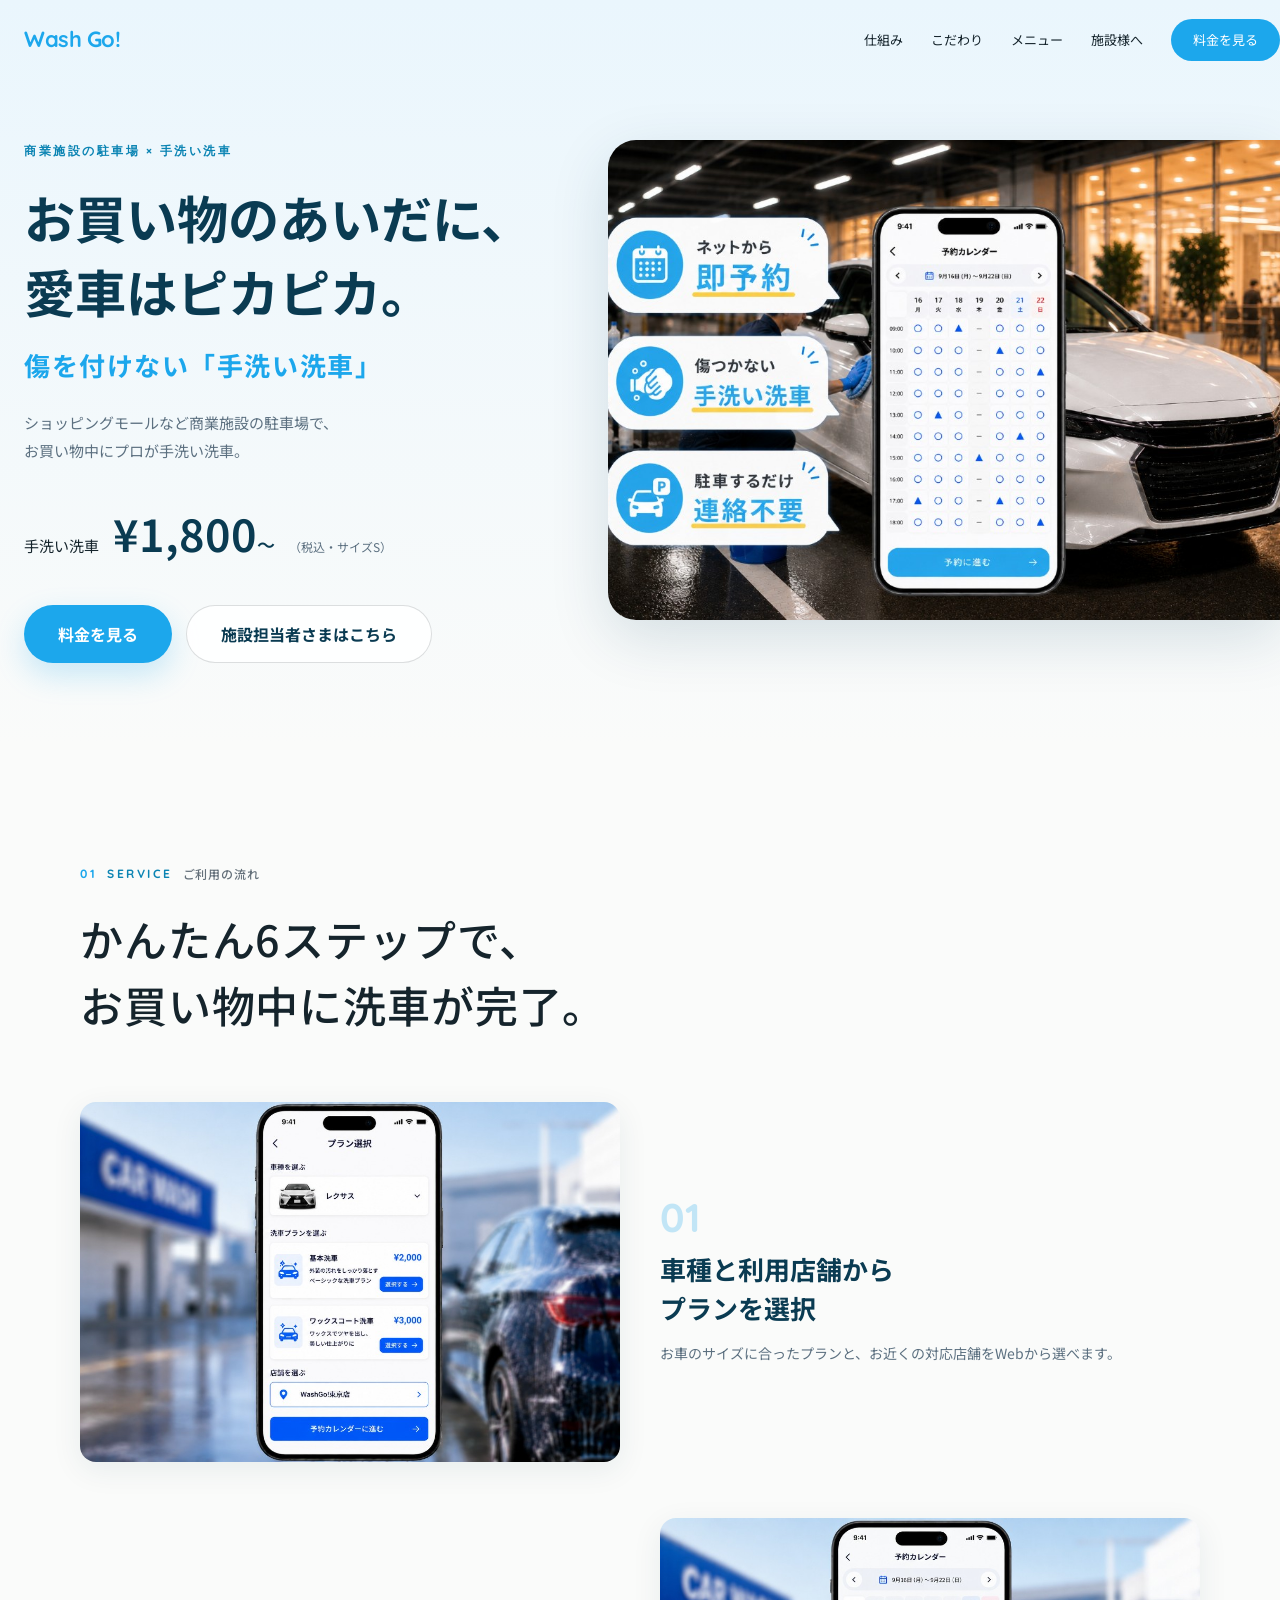
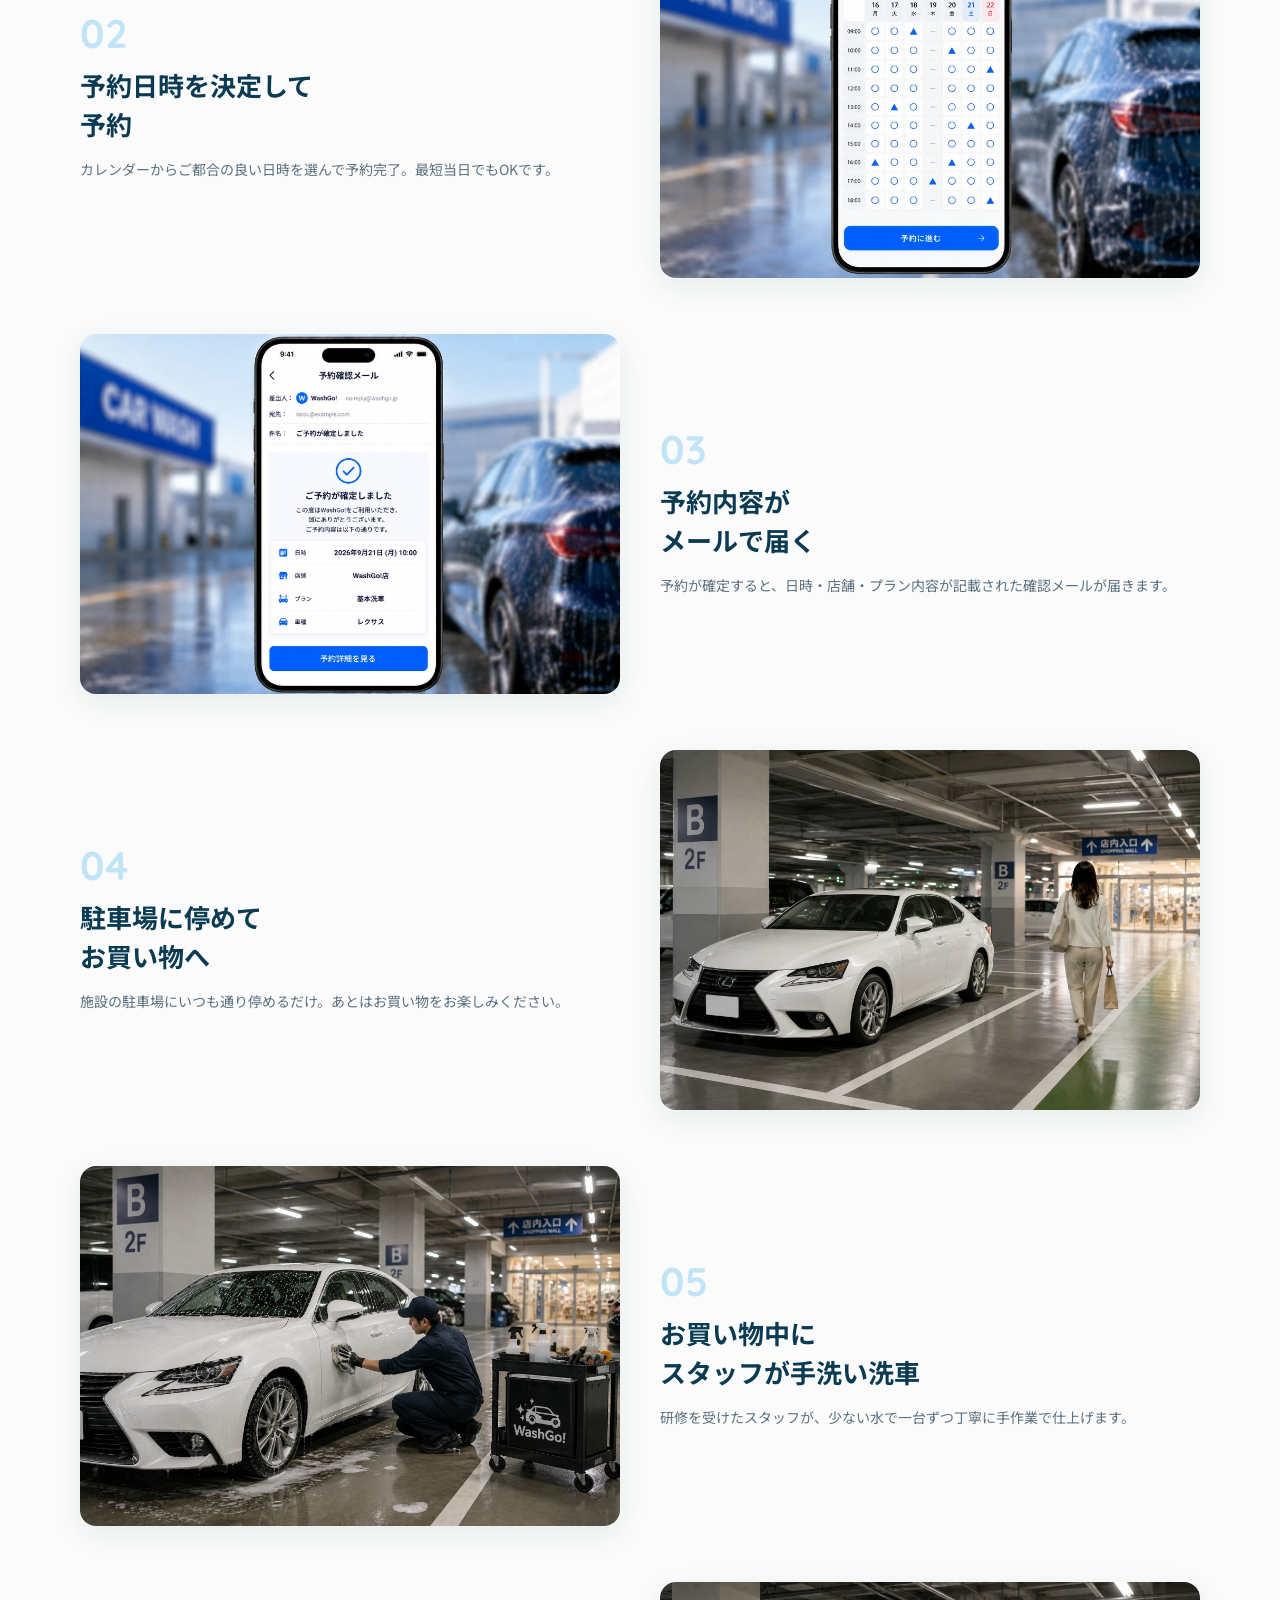
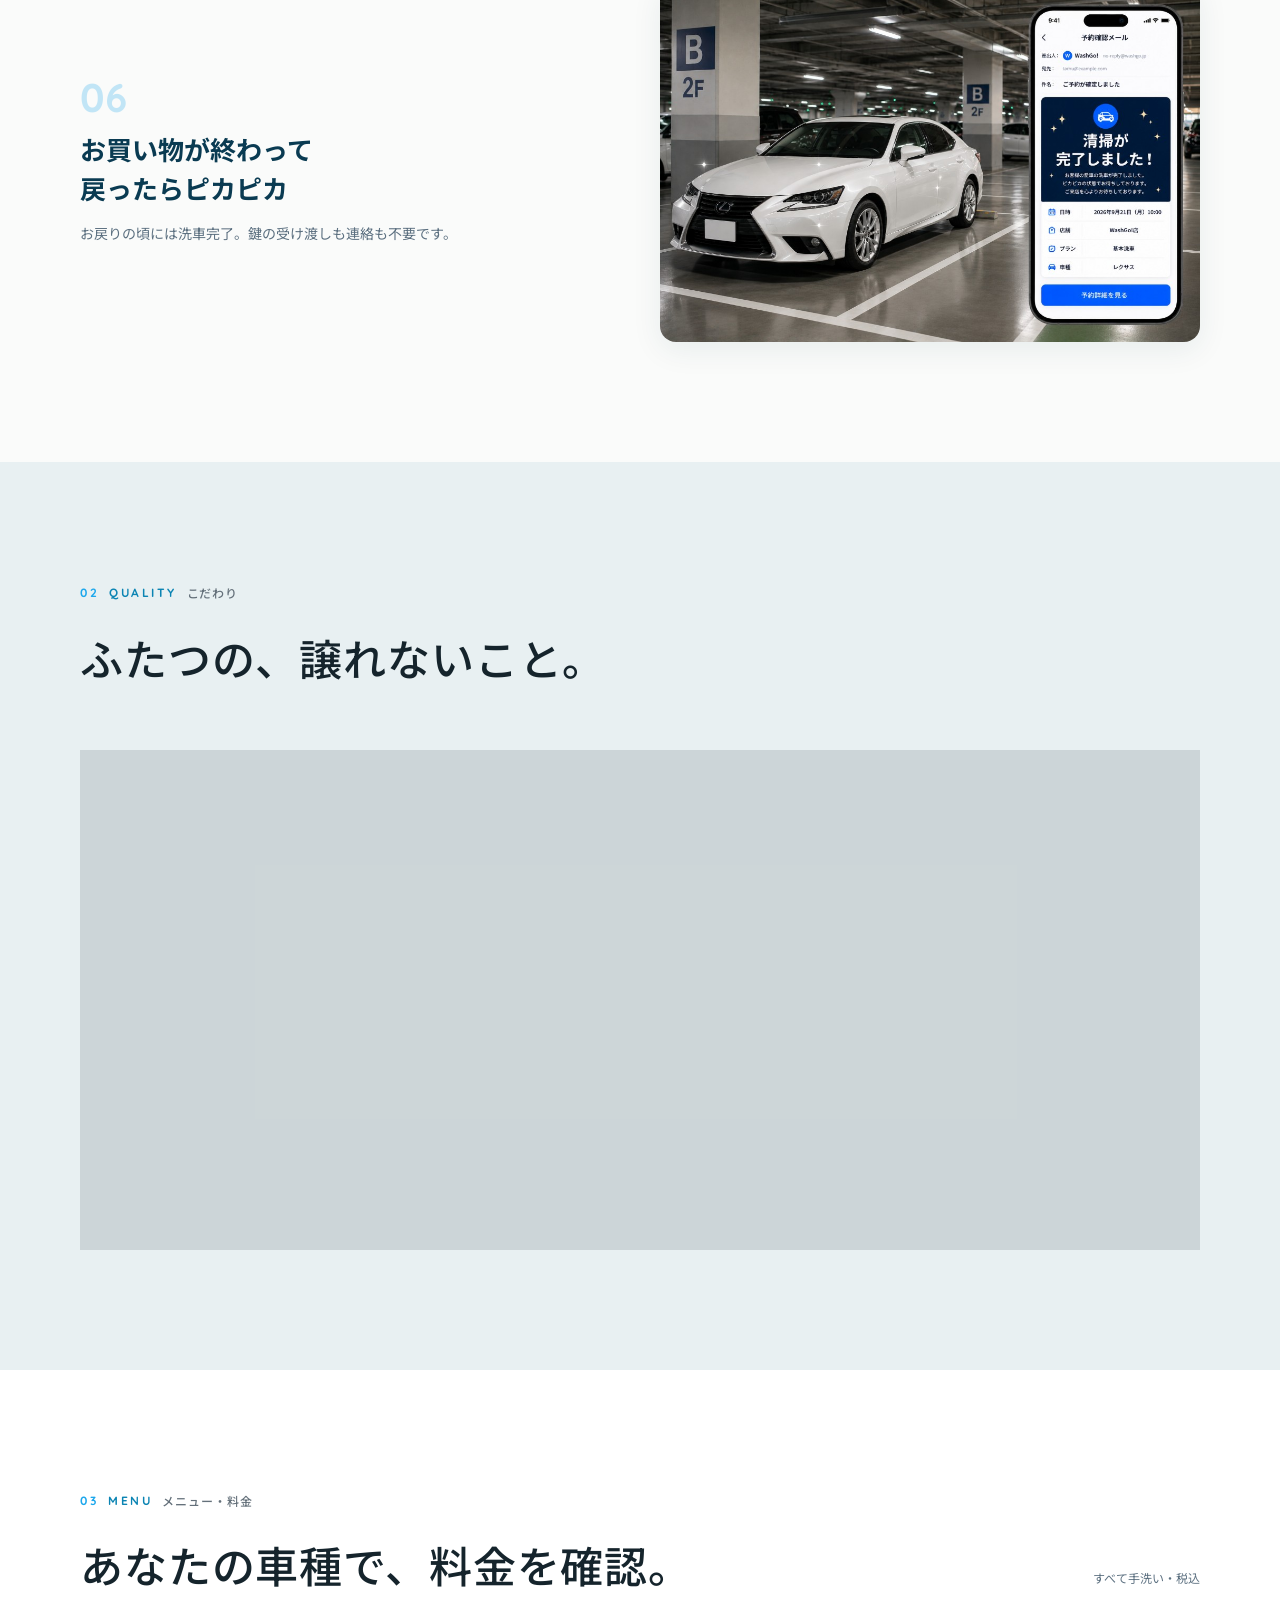
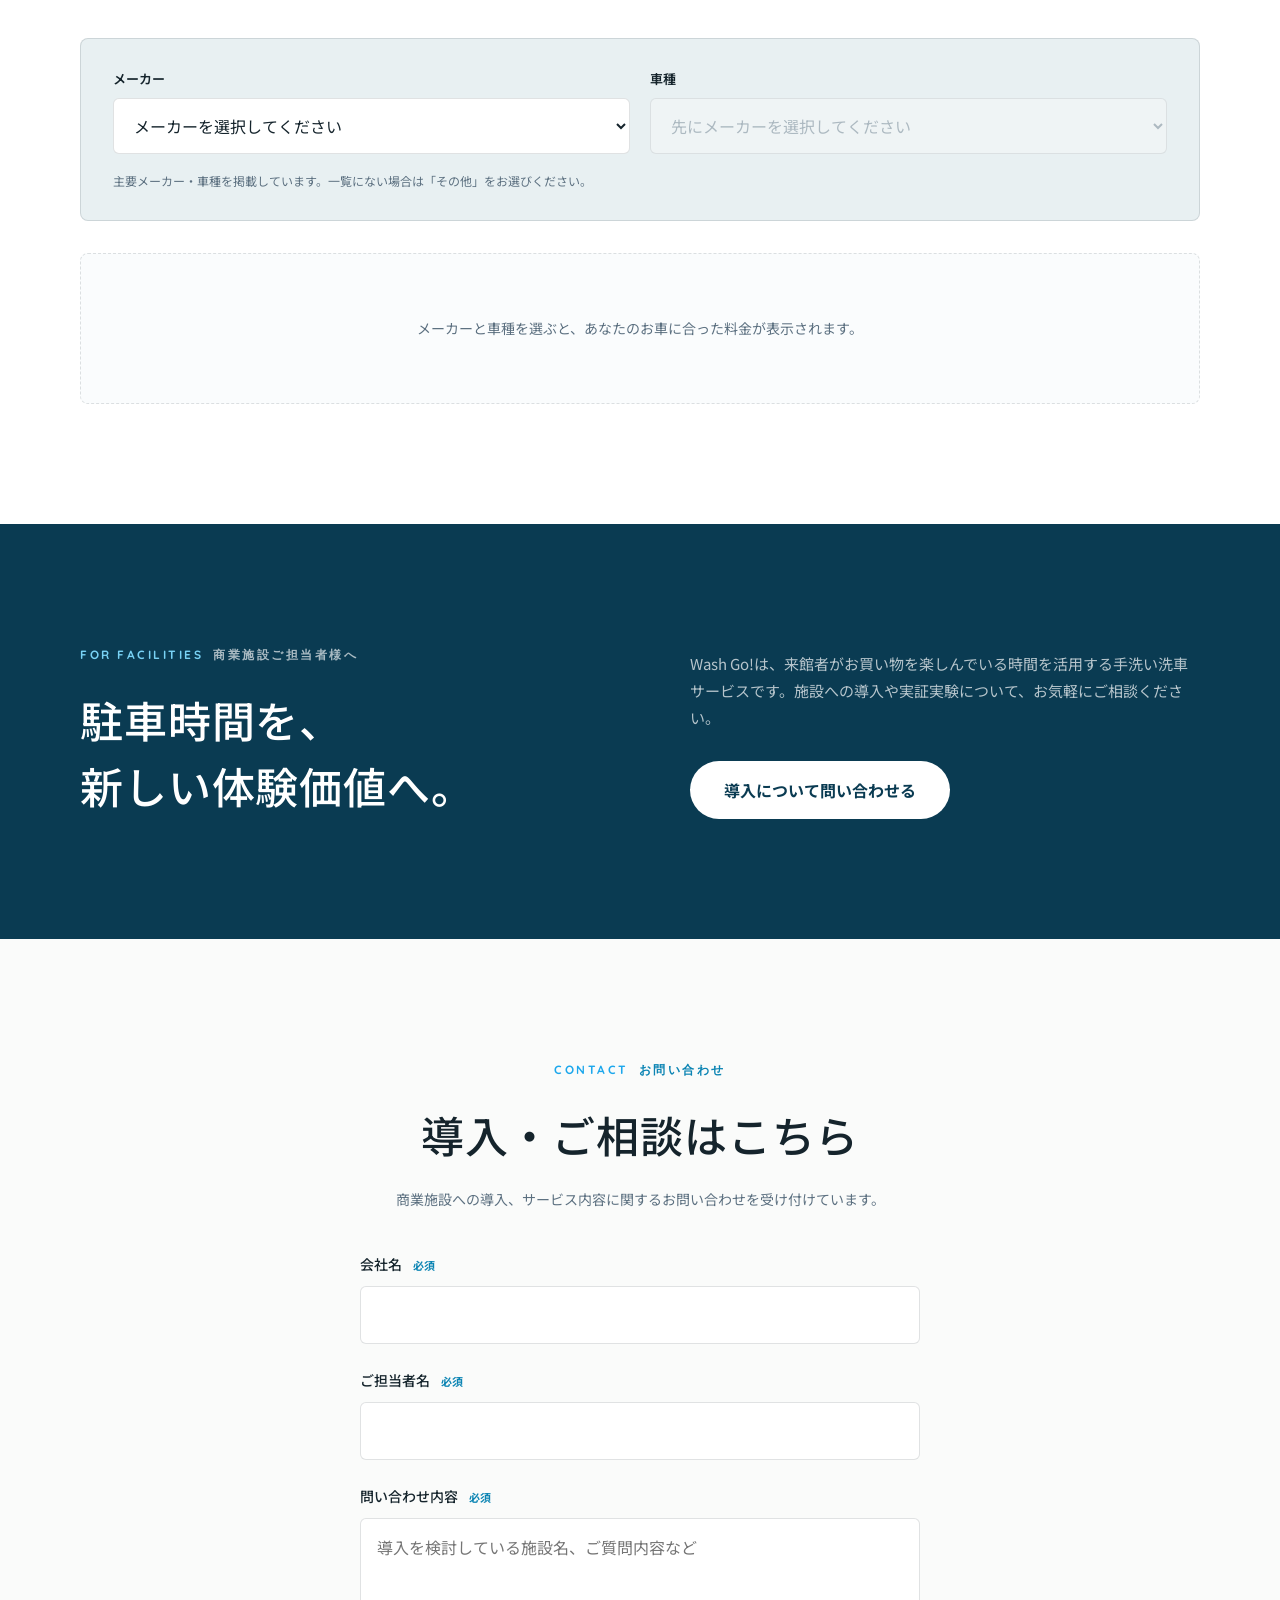
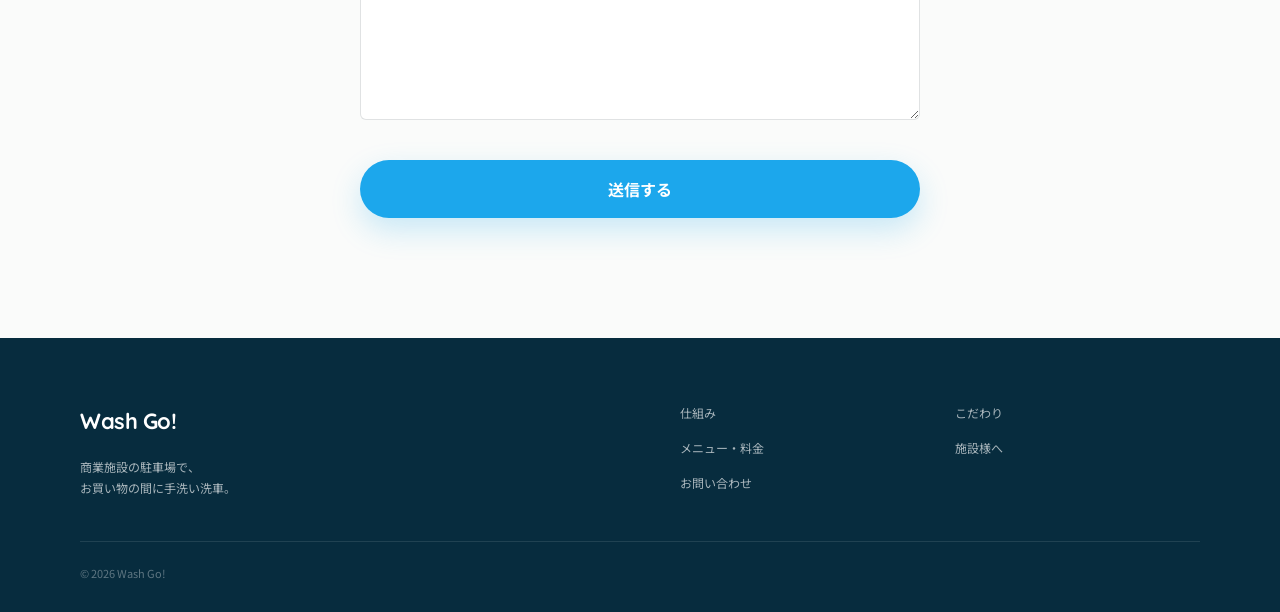
==== commit 308dec44: "全体的に画像を挿入&GA導入" ====
--- a/index.html
+++ b/index.html
@@ -1,6 +1,14 @@
 <!doctype html>
 <html lang="ja">
   <head>
+    <!-- Google tag (gtag.js) -->
+    <script async src="https://www.googletagmanager.com/gtag/js?id=G-V6L1969X98"></script>
+    <script>
+      window.dataLayer = window.dataLayer || [];
+      function gtag(){dataLayer.push(arguments);}
+      gtag('js', new Date());
+      gtag('config', 'G-V6L1969X98');
+    </script>
     <meta charset="UTF-8">
     <meta name="viewport" content="width=device-width, initial-scale=1">
     <meta name="description" content="商業施設の駐車場で、お買い物の間に愛車をきれいに。少ない水で一台ずつ丁寧に仕上げる手洗い洗車サービス「Wash Go!」。">
@@ -10,9 +18,12 @@
     <meta property="og:description" content="お買い物のスキマ時間で、愛車をピカピカに。">
     <meta property="og:locale" content="ja_JP">
     <title>Wash Go!｜お買い物の間に手洗い洗車</title>
+    <link rel="icon" href="./favicon.svg" type="image/svg+xml">
+    <link rel="alternate icon" href="./favicon.svg">
+    <link rel="apple-touch-icon" href="./favicon.svg">
     <link rel="preconnect" href="https://fonts.googleapis.com">
     <link rel="preconnect" href="https://fonts.gstatic.com" crossorigin>
-    <link href="https://fonts.googleapis.com/css2?family=Quicksand:wght@600;700&family=Zen+Kaku+Gothic+New:wght@400;500;700&family=Zen+Old+Mincho:wght@500;600&display=swap" rel="stylesheet">
+    <link href="https://fonts.googleapis.com/css2?family=Noto+Sans+JP:wght@400;500;700&family=Quicksand:wght@600;700&display=swap" rel="stylesheet">
     <link rel="stylesheet" href="./styles.css">
     <script src="./cars.js"></script>
     <script src="./script.js" defer></script>
@@ -30,7 +41,6 @@
           <a href="#service">仕組み</a>
           <a href="#quality">こだわり</a>
           <a href="#menu">メニュー</a>
-          <a href="#stores">店舗</a>
           <a href="#facility">施設様へ</a>
           <a class="nav-cta" href="#menu">料金を見る</a>
         </nav>
@@ -39,62 +49,78 @@
 
     <main id="main">
       <section class="hero" id="top">
-        <div class="hero-art" aria-hidden="true">
-          <div class="sun"></div>
-          <div class="building building-a"></div>
-          <div class="building building-b"></div>
-          <div class="parking-line line-a"></div>
-          <div class="parking-line line-b"></div>
-          <svg class="hero-car" viewBox="0 0 540 230" role="presentation">
-            <path d="M68 137 107 72c11-18 29-28 50-29h213c28 0 48 11 65 34l36 49 28 12c13 6 20 18 20 32v21H28v-22c0-17 10-29 25-35l15-7Z" fill="#fff"/>
-            <path d="M119 127 149 76c5-8 13-12 23-12h86v63H119Zm161 0V64h82c16 0 29 6 39 19l31 44H280Z" fill="#b9e7f8"/>
-            <path d="M28 170h491v21H28z" fill="#dff4fb"/>
-            <circle cx="130" cy="186" r="31" fill="#153b4c"/>
-            <circle cx="130" cy="186" r="13" fill="#e8f4f8"/>
-            <circle cx="419" cy="186" r="31" fill="#153b4c"/>
-            <circle cx="419" cy="186" r="13" fill="#e8f4f8"/>
-            <path d="M484 143h26" stroke="#1ca7ec" stroke-width="9" stroke-linecap="round"/>
-          </svg>
-          <span class="bubble bubble-a"></span>
-          <span class="bubble bubble-b"></span>
-          <span class="bubble bubble-c"></span>
-        </div>
-        <div class="container hero-content">
-          <p class="eyebrow">商業施設の駐車場 × 手洗い洗車</p>
-          <h1>お買い物の間に、<br>愛車を手洗い洗車。</h1>
-          <p class="hero-lead">Wash Go!は、ショッピングモールなど商業施設の駐車場で、お買い物中に手洗い洗車を受けられるサービスです。</p>
-          <p class="hero-price">手洗い洗車 <strong>¥1,800<small>〜</small></strong><span>（税込・サイズS）</span></p>
-          <div class="hero-actions">
-            <a class="button button-primary" href="#menu">料金を見る</a>
-            <a class="button button-secondary" href="#facility">施設の方はこちら</a>
-          </div>
-          <p class="hero-note">店舗展開・予約受付は準備中です</p>
+        <div class="container hero-grid">
+          <div class="hero-text">
+            <p class="eyebrow">商業施設の駐車場 × 手洗い洗車</p>
+            <p class="hero-catch">お買い物のあいだに、<br>愛車はピカピカ。</p>
+            <h1 class="hero-headline">傷を付けない「手洗い洗車」</h1>
+            <p class="hero-lead">ショッピングモールなど商業施設の駐車場で、<br class="desktop-only">お買い物中にプロが手洗い洗車。</p>
+            <p class="hero-price">手洗い洗車 <strong>¥1,800<small>〜</small></strong><span>（税込・サイズS）</span></p>
+            <div class="hero-actions">
+              <a class="button button-primary" href="#menu">料金を見る</a>
+              <a class="button button-secondary" href="#facility">施設担当者さまはこちら</a>
+            </div>
+          </div>
+          <div class="hero-visual">
+            <div class="hero-photo-wrap">
+              <img class="hero-photo" src="./hero-bg.png" alt="スタッフが車を手洗い洗車している様子" width="600" height="400">
+            </div>
+          </div>
         </div>
       </section>
 
       <section class="section" id="service">
         <div class="container">
-          <div class="section-label"><span>01</span> SERVICE <small>仕組み</small></div>
-          <h2>ただ駐車するだけでOK。<br>お買い物中に洗車が完了します。</h2>
-          <div class="steps">
-            <article class="step reveal">
-              <span class="step-number">01</span>
-              <div class="step-icon" aria-hidden="true">P</div>
-              <h3>駐車</h3>
-              <p>施設の駐車場に、いつも通り停めるだけ。お車を動かす必要はありません。</p>
-              <small>※施設によっては専用スペースをご利用ください</small>
-            </article>
-            <article class="step reveal">
-              <span class="step-number">02</span>
-              <div class="step-icon wash-icon" aria-hidden="true">✦</div>
-              <h3>手洗い洗車</h3>
-              <p>研修を受けたスタッフが、少ない水で一台ずつ丁寧に手作業で仕上げます。</p>
-            </article>
-            <article class="step reveal">
-              <span class="step-number">03</span>
-              <div class="step-icon" aria-hidden="true">✓</div>
-              <h3>お買い物完了</h3>
-              <p>お戻りになる頃には、愛車がピカピカに。それだけのシンプルな仕組みです。</p>
+          <div class="section-label"><span>01</span> SERVICE <small>ご利用の流れ</small></div>
+          <h2>かんたん6ステップで、<br>お買い物中に洗車が完了。</h2>
+          <div class="steps-v2">
+            <article class="step-v2 reveal">
+              <div class="step-v2-img"><img src="./step-1.png" alt="車種とプランを選択" width="600" height="400"></div>
+              <div class="step-v2-body">
+                <span class="step-v2-num">01</span>
+                <h3>車種と利用店舗から<br>プランを選択</h3>
+                <p>お車のサイズに合ったプランと、お近くの対応店舗をWebから選べます。</p>
+              </div>
+            </article>
+            <article class="step-v2 step-v2-reverse reveal">
+              <div class="step-v2-img"><img src="./step-2.png" alt="予約日時を決定" width="600" height="400"></div>
+              <div class="step-v2-body">
+                <span class="step-v2-num">02</span>
+                <h3>予約日時を決定して<br>予約</h3>
+                <p>カレンダーからご都合の良い日時を選んで予約完了。最短当日でもOKです。</p>
+              </div>
+            </article>
+            <article class="step-v2 reveal">
+              <div class="step-v2-img"><img src="./step-3.png" alt="予約確認メール" width="600" height="400"></div>
+              <div class="step-v2-body">
+                <span class="step-v2-num">03</span>
+                <h3>予約内容が<br>メールで届く</h3>
+                <p>予約が確定すると、日時・店舗・プラン内容が記載された確認メールが届きます。</p>
+              </div>
+            </article>
+            <article class="step-v2 step-v2-reverse reveal">
+              <div class="step-v2-img"><img src="./step-4.png" alt="駐車場に停めてお買い物" width="600" height="400"></div>
+              <div class="step-v2-body">
+                <span class="step-v2-num">04</span>
+                <h3>駐車場に停めて<br>お買い物へ</h3>
+                <p>施設の駐車場にいつも通り停めるだけ。あとはお買い物をお楽しみください。</p>
+              </div>
+            </article>
+            <article class="step-v2 reveal">
+              <div class="step-v2-img"><img src="./step-5.png" alt="スタッフが手洗い洗車" width="600" height="400"></div>
+              <div class="step-v2-body">
+                <span class="step-v2-num">05</span>
+                <h3>お買い物中に<br>スタッフが手洗い洗車</h3>
+                <p>研修を受けたスタッフが、少ない水で一台ずつ丁寧に手作業で仕上げます。</p>
+              </div>
+            </article>
+            <article class="step-v2 step-v2-reverse reveal">
+              <div class="step-v2-img"><img src="./step-6.png" alt="ピカピカの仕上がり" width="600" height="400"></div>
+              <div class="step-v2-body">
+                <span class="step-v2-num">06</span>
+                <h3>お買い物が終わって<br>戻ったらピカピカ</h3>
+                <p>お戻りの頃には洗車完了。鍵の受け渡しも連絡も不要です。</p>
+              </div>
             </article>
           </div>
         </div>
@@ -106,8 +132,8 @@
           <h2>ふたつの、譲れないこと。</h2>
           <div class="quality-grid">
             <article class="quality-card reveal">
-              <div class="quality-visual hand-visual" aria-hidden="true">
-                <span class="car-panel"></span><span class="cloth"></span><i>✦</i>
+              <div class="quality-visual">
+                <img src="./quality-gentle.png" alt="マイクロファイバーミットで丁寧に手洗い洗車する様子" width="600" height="400">
               </div>
               <div class="quality-content">
                 <p class="card-index">01 / GENTLE</p>
@@ -116,9 +142,8 @@
               </div>
             </article>
             <article class="quality-card reveal">
-              <div class="quality-visual water-visual" aria-hidden="true">
-                <span class="drop">2<small>L</small></span>
-                <span class="water-caption">一般的な洗車の約1/75</span>
+              <div class="quality-visual">
+                <img src="./quality-water.png" alt="水滴が水面に落ちる美しい瞬間" width="600" height="400">
               </div>
               <div class="quality-content">
                 <p class="card-index">02 / SUSTAINABLE</p>
@@ -200,14 +225,6 @@
         </div>
       </section>
 
-      <section class="section stores" id="stores">
-        <div class="container narrow">
-          <div class="section-label centered"><span>04</span> STORES <small>店舗</small></div>
-          <h2>現在、都内商業施設への展開を<br>準備しております。</h2>
-          <p>サービス開始日・店舗・予約方法が決まり次第、こちらのページでお知らせします。</p>
-          <span class="status-pill">COMING SOON</span>
-        </div>
-      </section>
 
       <section class="section facility" id="facility">
         <div class="container facility-grid">
@@ -267,7 +284,6 @@
           <a href="#service">仕組み</a>
           <a href="#quality">こだわり</a>
           <a href="#menu">メニュー・料金</a>
-          <a href="#stores">店舗</a>
           <a href="#facility">施設様へ</a>
           <a href="#contact">お問い合わせ</a>
         </nav>
--- a/styles.css
+++ b/styles.css
@@ -7,8 +7,8 @@
   --paper: #fafbfa;
   --tint: #e8f0f2;
   --line: rgba(21, 36, 44, 0.13);
-  --serif: "Zen Old Mincho", serif;
-  --sans: "Zen Kaku Gothic New", sans-serif;
+  --serif: "Noto Sans JP", sans-serif;
+  --sans: "Noto Sans JP", sans-serif;
   --latin: "Quicksand", sans-serif;
 }
 
@@ -21,6 +21,7 @@
   font-family: var(--sans);
   line-height: 1.8;
   -webkit-font-smoothing: antialiased;
+  overflow-x: hidden; /* はみ出し写真で横スクロールが出るのを防ぐ */
 }
 img, svg { display: block; max-width: 100%; }
 a { color: inherit; }
@@ -52,15 +53,16 @@
   backdrop-filter: blur(12px);
 }
 .header-inner {
-  width: min(1200px, calc(100% - 48px));
+  width: min(1280px, calc(100% - 24px));
   height: 100%;
-  margin: auto;
+  margin-left: max(24px, calc((100% - 1280px) / 2));
+  margin-right: max(24px, calc((100% - 1280px) / 2));
   display: flex;
   align-items: center;
   justify-content: space-between;
 }
 .logo {
-  color: var(--navy);
+  color: var(--blue);
   font-family: var(--latin);
   font-size: 22px;
   font-weight: 700;
@@ -85,25 +87,20 @@
 
 .hero {
   position: relative;
-  min-height: 760px;
-  padding: 160px 0 120px;
+  padding: 140px 0 80px;
+  overflow: visible; /* 写真を右側にはみ出させるため */
+  background: linear-gradient(180deg, #eaf6fd 0%, var(--paper) 100%);
+}
+.hero-grid {
   display: grid;
-  align-items: center;
-  overflow: hidden;
-  background: linear-gradient(180deg, #eaf6fd 0%, #f4fbfe 62%, var(--paper) 100%);
-}
-.hero::before {
-  content: "";
-  position: absolute;
-  width: 550px;
-  height: 550px;
-  top: -170px;
-  left: -150px;
-  border: 1px solid rgba(28, 167, 236, .2);
-  border-radius: 50%;
-  box-shadow: 0 0 0 70px rgba(255,255,255,.12), 0 0 0 140px rgba(255,255,255,.1);
-}
-.hero-content { position: relative; z-index: 2; }
+  grid-template-columns: 5fr 6fr;
+  gap: 24px;
+  align-items: stretch;
+  width: 100%;
+  padding-left: max(24px, calc((100% - 1280px) / 2));
+  padding-right: 0;
+}
+.hero-text { position: relative; z-index: 2; }
 .eyebrow, .section-label {
   color: var(--blue-dark);
   font-family: var(--latin);
@@ -112,19 +109,54 @@
   letter-spacing: 2.5px;
 }
 .eyebrow { margin: 0 0 18px; }
-.hero h1, .section h2 {
+.section h2 {
   font-family: var(--serif);
   font-weight: 500;
   line-height: 1.55;
   letter-spacing: .02em;
 }
-.hero h1 { margin: 0; font-size: clamp(38px, 4.2vw, 62px); }
+.hero-catch {
+  margin: 0;
+  font-size: clamp(32px, 4vw, 52px);
+  font-family: var(--serif);
+  font-weight: 700;
+  line-height: 1.45;
+  color: var(--navy);
+}
+.hero-headline {
+  margin: 14px 0 0;
+  font-size: clamp(18px, 2.2vw, 26px);
+  font-weight: 700;
+  color: var(--blue);
+  letter-spacing: .06em;
+}
 .hero-lead {
   margin: 20px 0 0;
-  max-width: 520px;
+  max-width: 480px;
   color: var(--muted);
   font-size: 15px;
   line-height: 1.9;
+}
+.hero-visual {
+  position: relative;
+  width: 100%;
+  min-height: 0;
+}
+
+.hero-photo-wrap {
+  width: 100%;
+  height: clamp(400px, 38vw, 480px);
+  border-radius: 28px 0 0 28px;
+  overflow: hidden;
+  box-shadow: 0 18px 60px rgba(10,59,82,.14);
+  margin-right: 0;
+}
+.hero-photo {
+  width: 100%;
+  height: 100%;
+  object-fit: cover;
+  border-radius: 0;
+  display: block;
 }
 .hero-price {
   margin: 28px 0 0;
@@ -136,7 +168,8 @@
   color: var(--ink);
 }
 .hero-price strong {
-  font: 600 clamp(32px, 4vw, 44px) var(--serif);
+  font-size: clamp(32px, 4vw, 44px);
+  font-weight: 600;
   color: var(--navy);
 }
 .hero-price strong small { font-size: 18px; }
@@ -147,7 +180,6 @@
   flex-wrap: wrap;
   gap: 14px;
 }
-.hero-copy { margin: 24px 0 38px; color: var(--muted); font-size: 16px; }
 .button {
   display: inline-flex;
   min-height: 58px;
@@ -170,43 +202,50 @@
 }
 .button-secondary:hover { background: #fff; transform: translateY(-2px); }
 .hero-note { margin: 14px 0 0; color: var(--muted); font-size: 11px; }
-.hero-art { position: absolute; inset: 0 0 0 48%; }
-.sun {
-  position: absolute;
-  top: 170px;
-  right: 13%;
-  width: 180px;
-  height: 180px;
-  border-radius: 50%;
-  background: rgba(255,255,255,.72);
-  box-shadow: 0 0 70px 45px rgba(255,255,255,.6);
-}
-.building {
-  position: absolute;
-  bottom: 200px;
-  width: 220px;
-  border-radius: 4px 4px 0 0;
-  opacity: .45;
-  background: repeating-linear-gradient(90deg, #9dcbdc 0 32px, #d8edf5 32px 48px);
-}
-.building-a { height: 230px; right: 0; }
-.building-b { height: 150px; right: 260px; }
-.parking-line {
-  position: absolute;
-  right: -5%;
-  bottom: 95px;
-  width: 80%;
-  height: 3px;
-  background: rgba(255,255,255,.9);
-  transform: rotate(-14deg);
-  transform-origin: right;
-}
-.line-b { bottom: 35px; width: 58%; }
-.hero-car { position: absolute; right: 3%; bottom: 115px; width: min(620px, 90%); filter: drop-shadow(0 22px 20px rgba(10,59,82,.18)); }
-.bubble { position: absolute; border: 2px solid rgba(28,167,236,.4); border-radius: 50%; }
-.bubble-a { width: 28px; height: 28px; right: 15%; top: 155px; }
-.bubble-b { width: 15px; height: 15px; right: 38%; top: 220px; }
-.bubble-c { width: 40px; height: 40px; right: 7%; top: 300px; }
+
+.steps-v2 { margin-top: 64px; display: flex; flex-direction: column; gap: 56px; }
+.step-v2 {
+  display: grid;
+  grid-template-columns: 1fr 1fr;
+  gap: 40px;
+  align-items: center;
+}
+.step-v2-reverse { direction: rtl; }
+.step-v2-reverse > * { direction: ltr; }
+.step-v2-img {
+  border-radius: 16px;
+  overflow: hidden;
+  box-shadow: 0 8px 30px rgba(10,59,82,.08);
+}
+.step-v2-img img {
+  width: 100%;
+  height: 100%;
+  object-fit: cover;
+  display: block;
+  aspect-ratio: 3 / 2;
+}
+.step-v2-body { padding: 8px 0; }
+.step-v2-num {
+  display: inline-block;
+  margin-bottom: 12px;
+  color: var(--blue);
+  font: 700 40px var(--latin);
+  line-height: 1;
+  opacity: .25;
+}
+.step-v2-body h3 {
+  margin: 0 0 14px;
+  font-size: clamp(20px, 2.2vw, 26px);
+  font-weight: 700;
+  line-height: 1.5;
+  color: var(--navy);
+}
+.step-v2-body p {
+  margin: 0;
+  color: var(--muted);
+  font-size: 14px;
+  line-height: 1.85;
+}
 
 .section { padding: 120px 0; scroll-margin-top: 78px; }
 .section-tint { background: var(--tint); }
@@ -242,51 +281,7 @@
 .quality-grid { margin-top: 60px; display: grid; grid-template-columns: repeat(2, 1fr); gap: 1px; background: var(--line); }
 .quality-card { background: #f7fafb; }
 .quality-visual { position: relative; height: 260px; overflow: hidden; }
-.hand-visual { background: linear-gradient(140deg, #112b3a, #23627d); }
-.car-panel {
-  position: absolute;
-  width: 120%;
-  height: 120px;
-  top: 68px;
-  left: -10%;
-  border: 2px solid rgba(255,255,255,.5);
-  border-radius: 45% 15% 35% 10%;
-  transform: rotate(-8deg);
-  box-shadow: inset 0 -30px 60px rgba(0,0,0,.25);
-}
-.cloth {
-  position: absolute;
-  width: 125px;
-  height: 80px;
-  right: 24%;
-  top: 80px;
-  background: #e8f0f2;
-  border-radius: 70% 30% 60% 35%;
-  transform: rotate(-16deg);
-  box-shadow: -20px 20px 50px rgba(0,0,0,.25);
-}
-.hand-visual i { position: absolute; top: 28px; right: 15%; color: #fff; font-size: 28px; }
-.water-visual {
-  display: grid;
-  place-items: center;
-  background: radial-gradient(circle at 50% 20%, #71ccec, #087da9 70%);
-}
-.drop {
-  width: 125px;
-  height: 155px;
-  padding-top: 45px;
-  color: #fff;
-  background: rgba(255,255,255,.16);
-  border: 2px solid rgba(255,255,255,.8);
-  border-radius: 60% 60% 60% 60% / 80% 80% 45% 45%;
-  text-align: center;
-  font: 700 57px/1 var(--latin);
-  transform: rotate(45deg);
-}
-.drop::first-line { transform: rotate(-45deg); }
-.drop small { font-size: 18px; }
-.drop, .drop small { writing-mode: horizontal-tb; }
-.water-caption { position: absolute; right: 20px; bottom: 16px; color: #fff; font-size: 12px; }
+.quality-visual img { width: 100%; height: 100%; object-fit: cover; display: block; }
 .quality-content { padding: 38px 40px 44px; }
 .quality-content .card-index { margin-bottom: 14px; color: var(--blue-dark); font: 700 11px var(--latin); letter-spacing: 1.6px; }
 
@@ -637,26 +632,28 @@
   .global-nav a { padding: 14px 0; border-bottom: 1px solid var(--line); font-size: 16px; }
   .global-nav .nav-cta { margin-top: 20px; padding: 12px 22px; text-align: center; border: 0; }
   body.menu-open { overflow: hidden; }
-  .hero { min-height: 780px; padding: 120px 0 320px; text-align: center; }
-  .hero-art { inset: auto 0 0; height: 350px; }
-  .hero-content { align-self: start; }
-  .hero h1 { font-size: clamp(33px, 8vw, 46px); }
+  .hero { padding: 120px 0 60px; }
+  .hero-grid { grid-template-columns: 1fr; text-align: center; gap: 40px; }
   .hero-lead { margin-inline: auto; font-size: 14px; }
   .hero-price { justify-content: center; }
   .hero-actions { justify-content: center; }
-  .hero-copy { font-size: 14px; }
   .hero-note { margin-left: 0; }
-  .sun { top: 15px; right: 12%; width: 120px; height: 120px; }
-  .building { bottom: 50px; transform: scale(.75); transform-origin: bottom right; }
-  .building-a { right: -25px; }
-  .building-b { right: 140px; }
-  .hero-car { right: 5%; bottom: 30px; width: 90%; }
-  .parking-line { bottom: 36px; }
-  .bubble-a { top: 25px; }
-  .bubble-b { top: 70px; }
-  .bubble-c { top: 115px; }
+  .hero-visual { width: 100%; max-width: none; margin: 0; }
+  .hero-photo-wrap {
+    width: 100vw;
+    height: auto;
+    aspect-ratio: 16 / 9;
+    margin-left: -18px;
+    margin-right: 0;
+    border-radius: 0;
+  }
+  .hero-visual { height: auto; overflow: visible; }
+  .hero-grid { width: 100%; padding-left: 18px; padding-right: 18px; margin-left: 0; margin-right: 0; }
   .section { padding: 86px 0; }
   .steps { grid-template-columns: 1fr; gap: 42px; }
+  .step-v2 { grid-template-columns: 1fr; gap: 24px; }
+  .step-v2-reverse { direction: ltr; }
+  .steps-v2 { gap: 40px; }
   .quality-grid, .price-grid { grid-template-columns: 1fr; }
   .quality-visual { height: 220px; }
   .section-heading-row { display: block; }
@@ -671,9 +668,8 @@
 
 @media (max-width: 520px) {
   .desktop-only { display: none; }
-  .hero { min-height: 740px; padding-bottom: 290px; }
-  .hero h1 { font-size: 31px; line-height: 1.65; }
-  .hero-copy { max-width: 330px; margin-inline: auto; margin-bottom: 32px; }
+  .hero-catch { font-size: 28px; line-height: 1.55; }
+  .hero-headline { font-size: 16px; }
   .section h2 { font-size: 28px; }
   .quality-content { padding: 30px 26px 36px; }
   .price-card { padding: 30px 25px; }
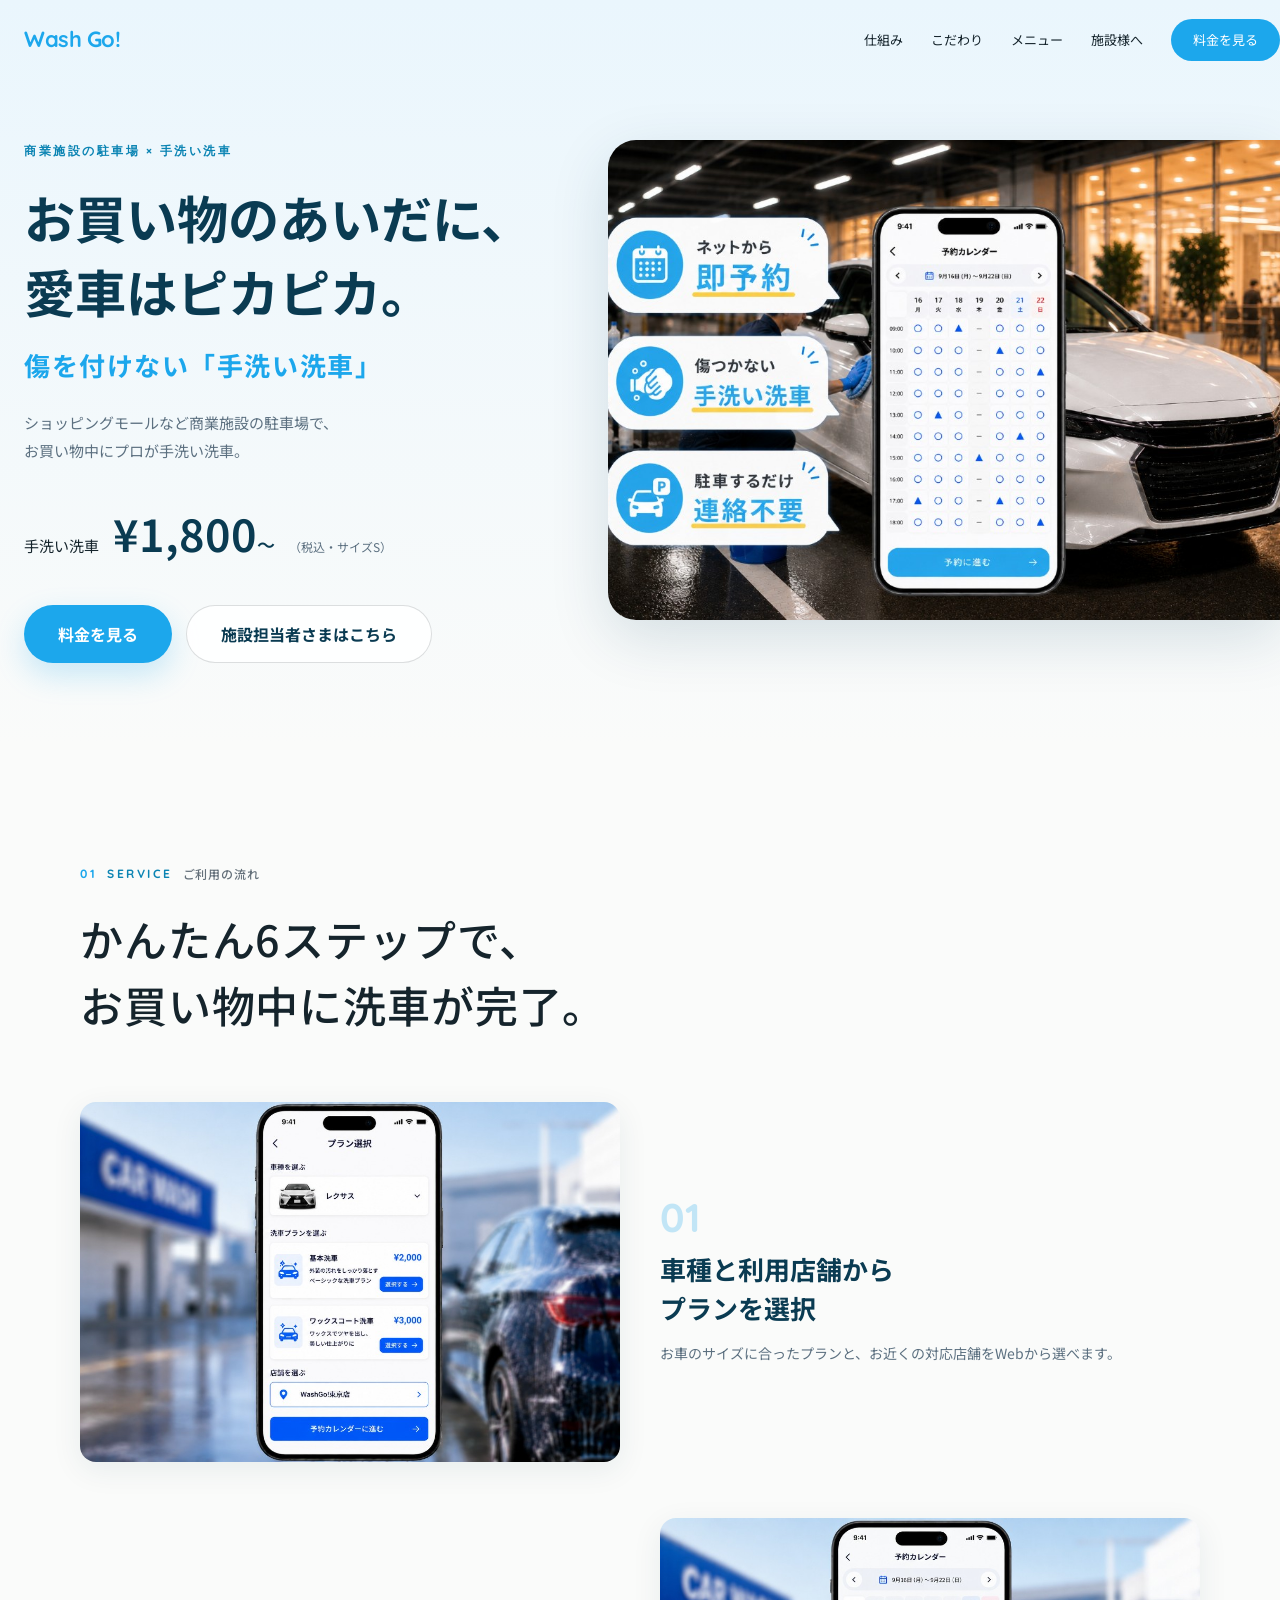
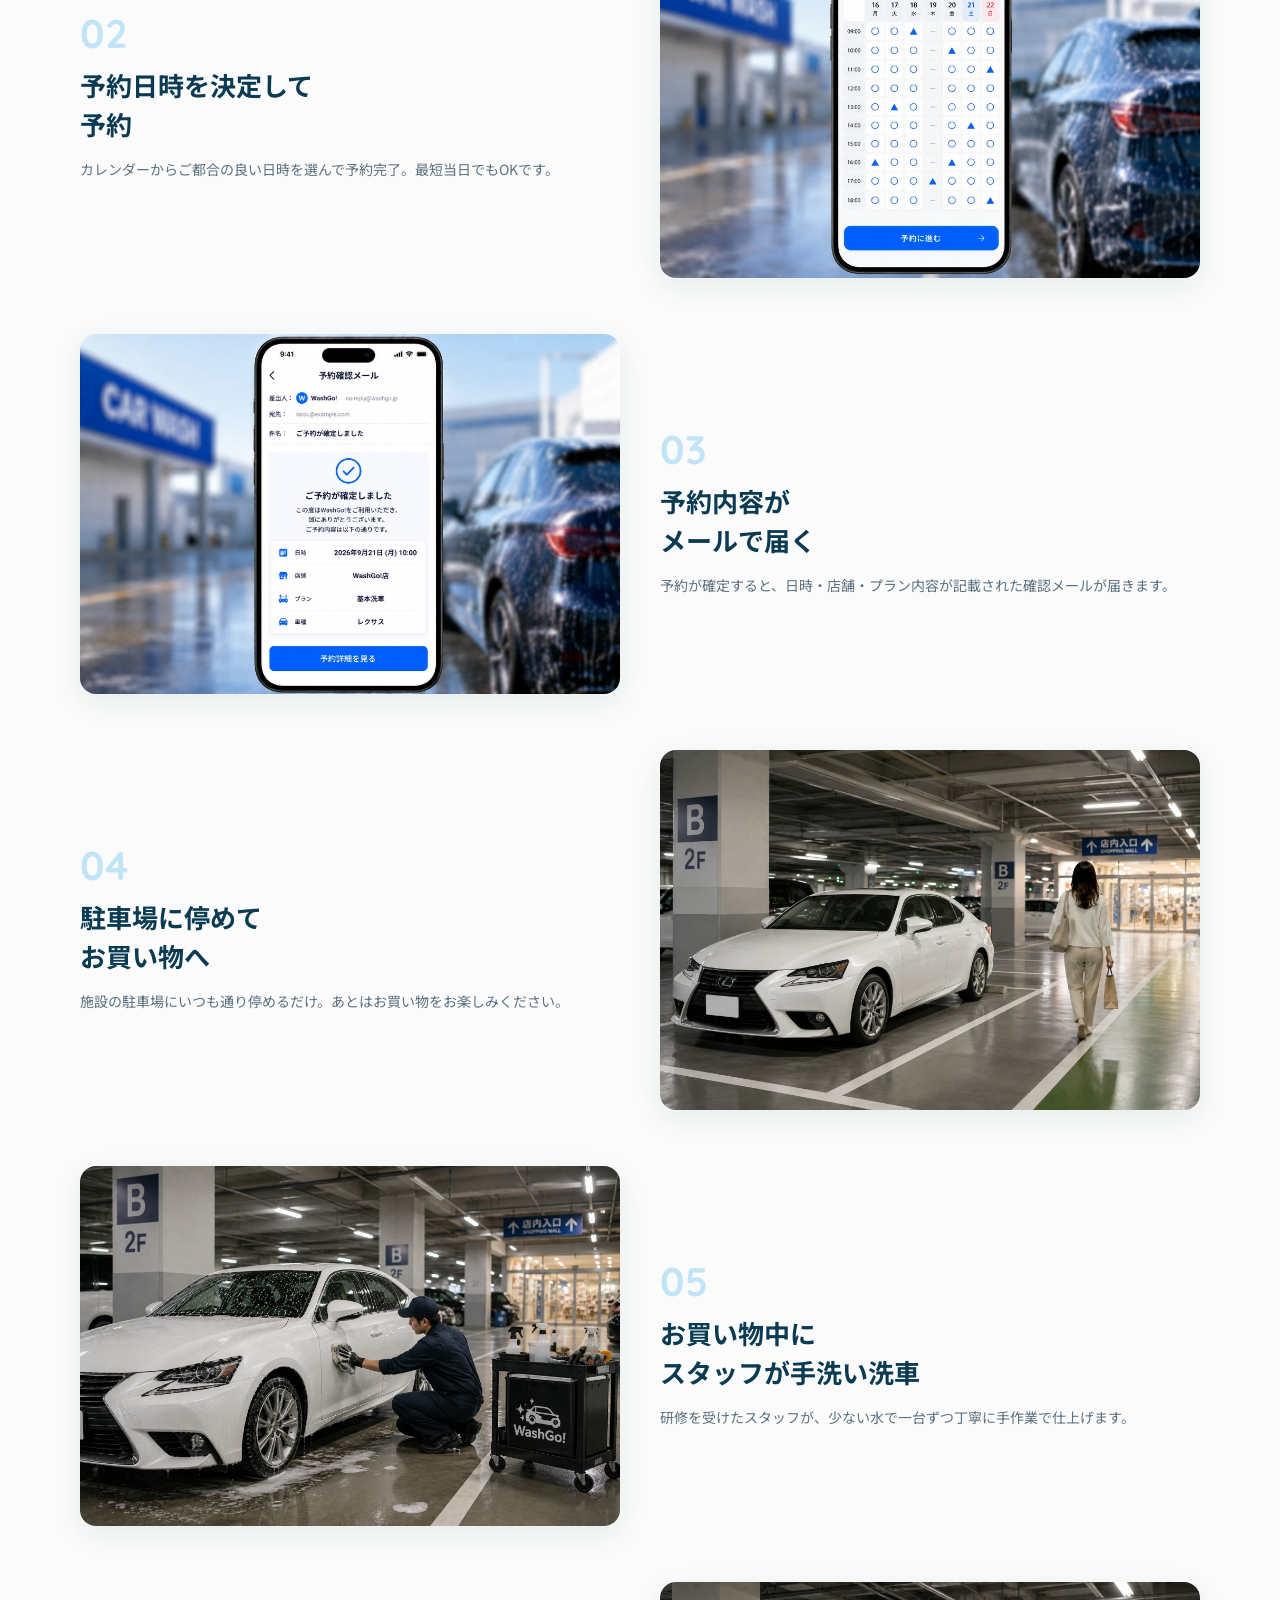
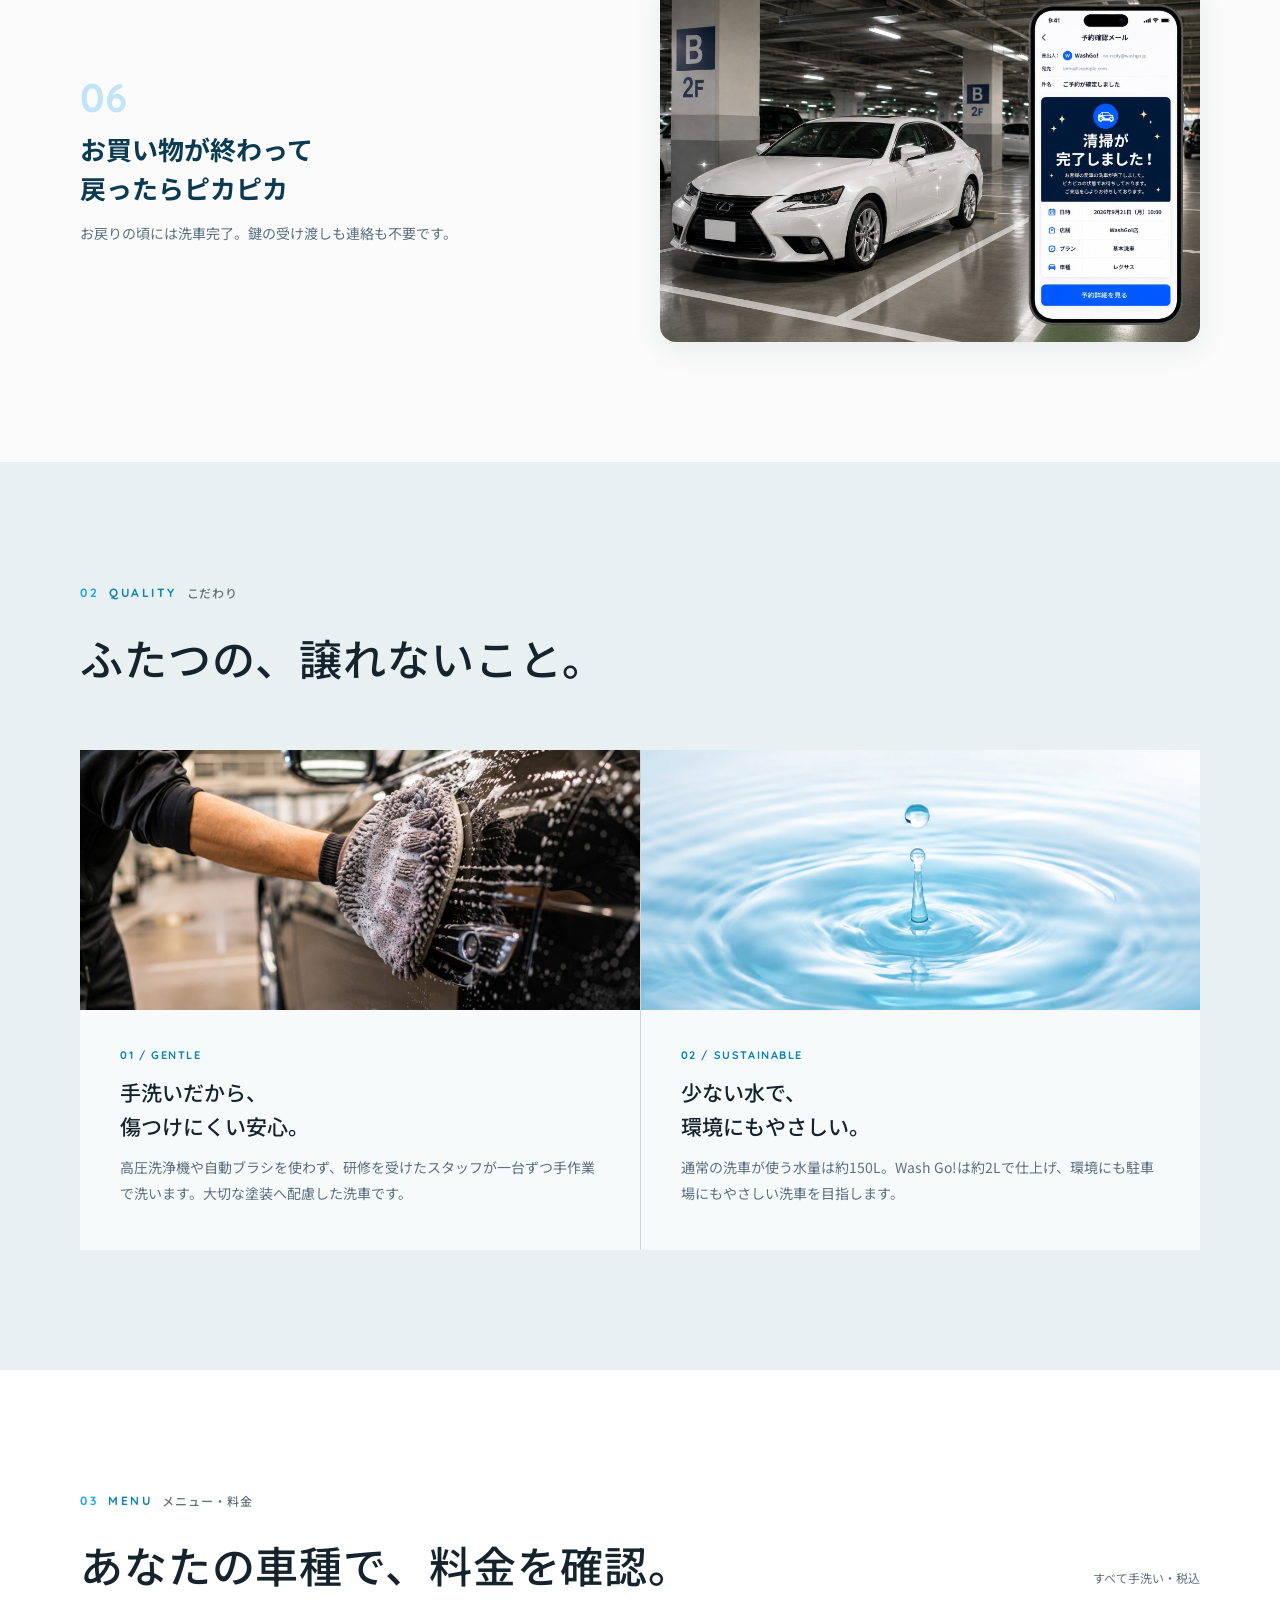
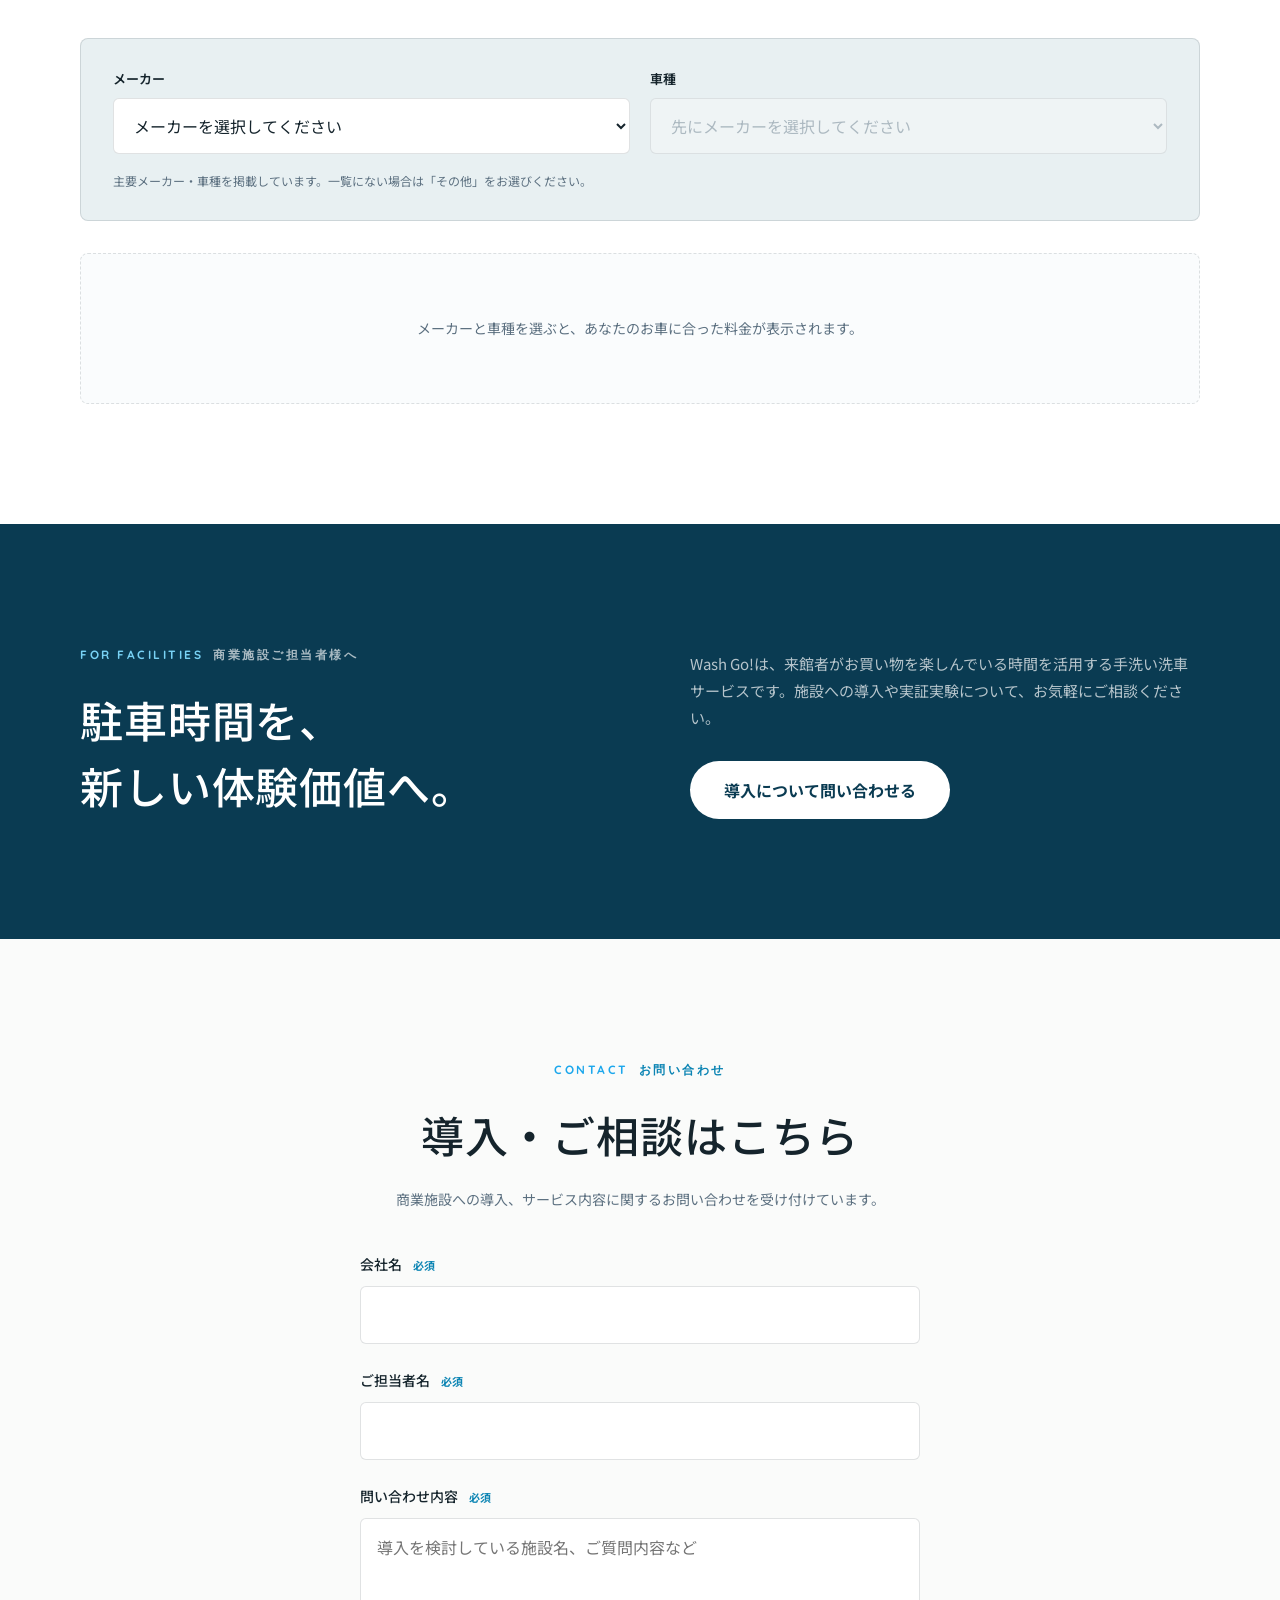
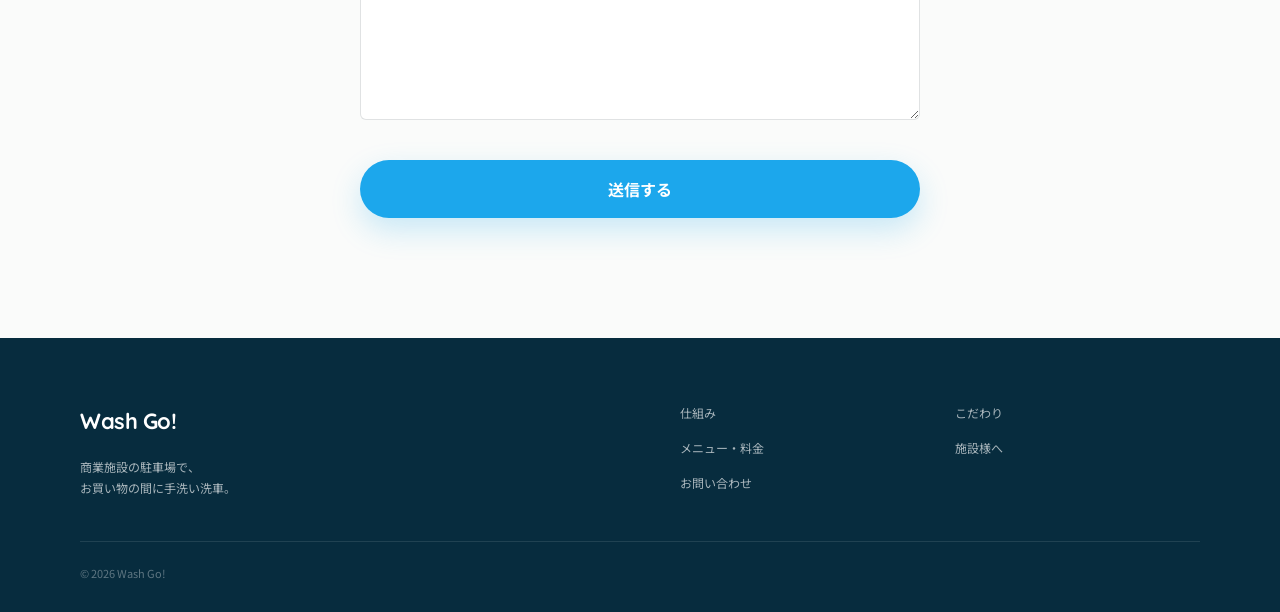
==== commit 1443a076: "OGP&サイトマップ登録" ====
--- a/index.html
+++ b/index.html
@@ -13,10 +13,20 @@
     <meta name="viewport" content="width=device-width, initial-scale=1">
     <meta name="description" content="商業施設の駐車場で、お買い物の間に愛車をきれいに。少ない水で一台ずつ丁寧に仕上げる手洗い洗車サービス「Wash Go!」。">
     <meta name="theme-color" content="#0a3b52">
+    <link rel="canonical" href="https://washgo.jp/">
     <meta property="og:type" content="website">
+    <meta property="og:site_name" content="Wash Go!">
+    <meta property="og:url" content="https://washgo.jp/">
     <meta property="og:title" content="Wash Go!｜お買い物の間に手洗い洗車">
-    <meta property="og:description" content="お買い物のスキマ時間で、愛車をピカピカに。">
+    <meta property="og:description" content="お買い物のスキマ時間で、愛車をピカピカに。商業施設の駐車場で受けられる手洗い洗車サービスです。">
+    <meta property="og:image" content="https://washgo.jp/og-image.png">
+    <meta property="og:image:width" content="1024">
+    <meta property="og:image:height" content="682">
     <meta property="og:locale" content="ja_JP">
+    <meta name="twitter:card" content="summary_large_image">
+    <meta name="twitter:title" content="Wash Go!｜お買い物の間に手洗い洗車">
+    <meta name="twitter:description" content="お買い物のスキマ時間で、愛車をピカピカに。商業施設の駐車場で受けられる手洗い洗車サービスです。">
+    <meta name="twitter:image" content="https://washgo.jp/og-image.png">
     <title>Wash Go!｜お買い物の間に手洗い洗車</title>
     <link rel="icon" href="./favicon.svg" type="image/svg+xml">
     <link rel="alternate icon" href="./favicon.svg">
